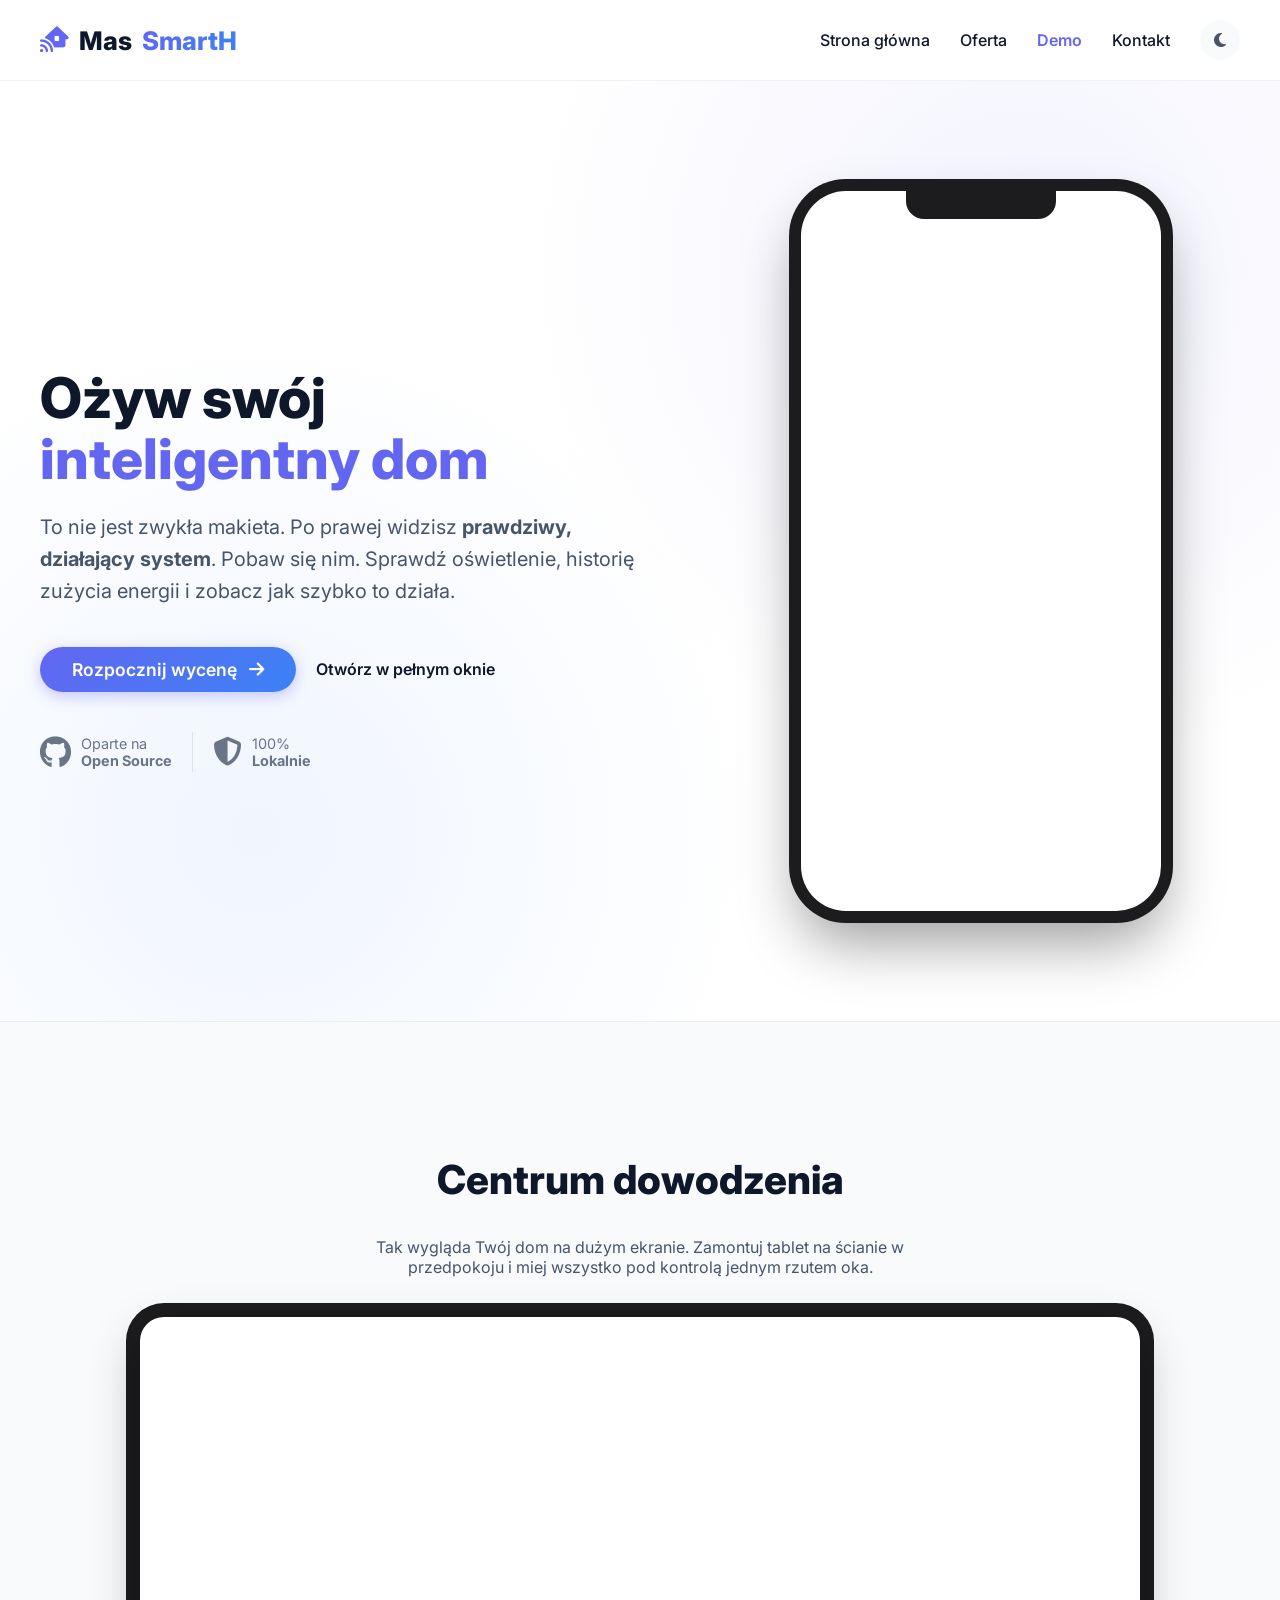
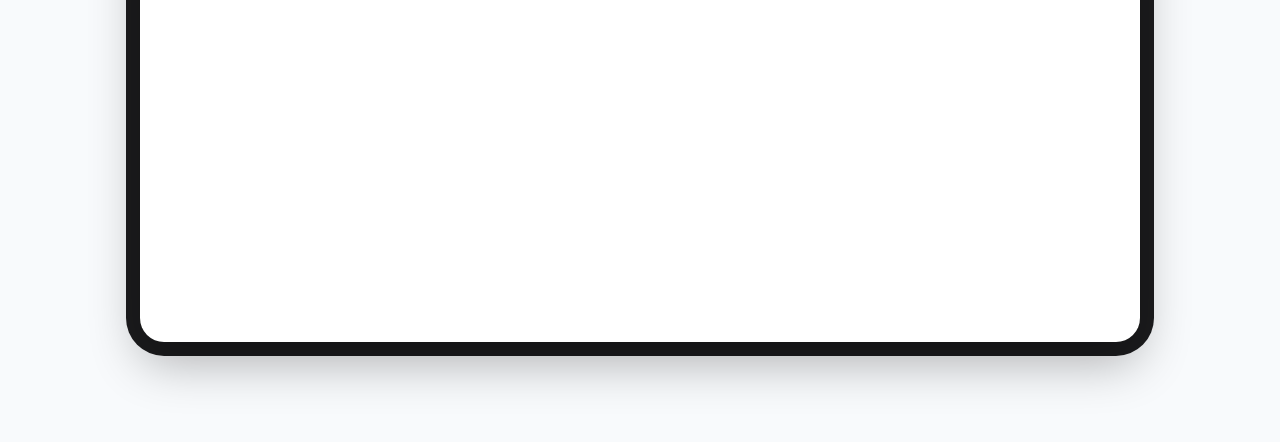
==== demo.html @ 6c4f422d "Create demo.html" ====
<!DOCTYPE html>
<html lang="pl">
<head>
    <meta charset="UTF-8">
    <meta name="viewport" content="width=device-width, initial-scale=1.0">
    <title>Demo Systemu | MasSmartH</title>
    <link href="https://fonts.googleapis.com/css2?family=Inter:wght@300;400;600;700;800&display=swap" rel="stylesheet">
    <link rel="stylesheet" href="https://cdnjs.cloudflare.com/ajax/libs/font-awesome/6.4.0/css/all.min.css">
    
    <style>
        /* --- STYLE STRONY (ZGODNE Z INDEX.HTML) --- */
        :root {
            --primary: #6366f1; 
            --secondary: #3b82f6;
            --dark: #0f172a;
            --text-gray: #475569;
            --bg-light: #ffffff;
            --bg-offset: #f8fafc;
            --card-bg: #ffffff;
            --border-color: rgba(0,0,0,0.05);
            --brand-gradient: linear-gradient(135deg, var(--primary) 0%, var(--secondary) 100%);
            --radius: 16px;
            --shadow: 0 10px 30px -5px rgba(0, 0, 0, 0.1);
            --transition: all 0.3s cubic-bezier(0.4, 0, 0.2, 1);
        }

        body.dark-mode {
            --dark: #f1f5f9; --text-gray: #94a3b8; --bg-light: #0f172a;
            --bg-offset: #1e293b; --card-bg: #1e293b; --border-color: rgba(255,255,255,0.05);
            --shadow: 0 10px 30px -5px rgba(0, 0, 0, 0.5);
        }

        body { 
            font-family: 'Inter', sans-serif; 
            background: var(--bg-light); 
            color: var(--text-gray); 
            margin: 0; 
            overflow-x: hidden; 
            transition: background 0.5s, color 0.5s; /* Płynne przejście dark mode */
        }
        
        a { text-decoration: none; color: inherit; } ul { list-style: none; padding: 0; margin: 0; }
        .container { max-width: 1200px; margin: 0 auto; padding: 0 20px; }

        /* HEADER */
        header { background: rgba(255, 255, 255, 0.8); backdrop-filter: blur(12px); border-bottom: 1px solid var(--border-color); position: sticky; top: 0; z-index: 1000; transition: background 0.5s; }
        body.dark-mode header { background: rgba(15, 23, 42, 0.8); }
        
        nav { display: flex; justify-content: space-between; align-items: center; height: 80px; }
        .logo { font-size: 1.6rem; font-weight: 800; color: var(--dark); display: flex; gap: 10px; align-items: center; }
        .logo span { background: var(--brand-gradient); -webkit-background-clip: text; -webkit-text-fill-color: transparent; }
        
        .nav-links { display: flex; gap: 30px; align-items: center; }
        .nav-links a { font-weight: 500; color: var(--dark); transition: var(--transition); }
        .nav-links a:hover, .nav-links a.active { color: var(--primary); font-weight: 600; }
        
        .theme-toggle { cursor: pointer; width: 40px; height: 40px; border-radius: 50%; display: flex; align-items: center; justify-content: center; background: var(--bg-offset); transition: var(--transition); }
        .menu-toggle { display: none; font-size: 1.5rem; color: var(--dark); cursor: pointer; }

        /* --- HERO (TELEFON) --- */
        .hero {
            padding: 60px 0;
            display: flex;
            align-items: center;
            min-height: calc(100vh - 80px);
            background: radial-gradient(circle at 80% 20%, rgba(99, 102, 241, 0.08) 0%, transparent 40%), radial-gradient(circle at 20% 80%, rgba(59, 130, 246, 0.08) 0%, transparent 40%);
        }

        .hero-grid {
            display: grid;
            grid-template-columns: 1.2fr 1fr;
            gap: 60px;
            align-items: center;
        }

        .hero-welcome h1 { font-size: 3.5rem; line-height: 1.1; font-weight: 800; color: var(--dark); margin-bottom: 20px; }
        .hero-welcome .line2 { color: var(--primary); }
        .lead { font-size: 1.25rem; line-height: 1.6; margin-bottom: 40px; color: var(--text-gray); }

        .hero-buttons { display: flex; gap: 20px; align-items: center; flex-wrap: wrap; }
        
        /* Styl przycisku zgodny z index.html */
        .btn-primary { 
            background: var(--brand-gradient); 
            color: white; 
            padding: 12px 32px; 
            border-radius: 50px; 
            font-weight: 600; 
            font-size: 1.1rem; 
            transition: var(--transition); 
            box-shadow: 0 4px 15px rgba(99, 102, 241, 0.35); 
            border: none;
            cursor: pointer;
        }
        .btn-primary:hover { 
            transform: translateY(-3px); 
            box-shadow: 0 8px 25px rgba(99, 102, 241, 0.5); 
        }
        
        .secondary-link { font-weight: 600; color: var(--dark); border-bottom: 2px solid transparent; transition: 0.3s; }
        .secondary-link:hover { border-color: var(--primary); color: var(--primary); }

        /* --- RAMKA TELEFONU --- */
        .hero-demo { position: relative; display: flex; justify-content: center; }
        .demo-frame-wrapper {
            width: 360px; height: 720px;
            background: #1c1c1e; border-radius: 45px;
            box-shadow: 0 0 0 12px #1c1c1e, 0 30px 60px rgba(0,0,0,0.4), inset 0 0 20px rgba(255,255,255,0.1);
            position: relative; overflow: hidden;
        }
        .demo-frame-wrapper::before { content: ''; position: absolute; top: 0; left: 50%; transform: translateX(-50%); width: 150px; height: 28px; background: #1c1c1e; border-bottom-left-radius: 18px; border-bottom-right-radius: 18px; z-index: 20; }
        .demo-frame-wrapper::after { content: ''; position: absolute; bottom: 8px; left: 50%; transform: translateX(-50%); width: 120px; height: 5px; background: rgba(255,255,255,0.2); border-radius: 10px; z-index: 20; pointer-events: none; }

        /* Iframe Styles */
        iframe { width: 100%; height: 100%; border: none; background-color: #fff; -webkit-overflow-scrolling: touch; }
        #HAdemo { border-radius: 35px; } /* Zaokrąglenia tylko dla telefonu */
        
        /* Loader */
        .loading-placeholder { position: absolute; top: 0; left: 0; width: 100%; height: 100%; background: var(--bg-light); display: flex; flex-direction: column; align-items: center; justify-content: center; z-index: 5; transition: opacity 0.5s; pointer-events: none; }
        .spinner { width: 40px; height: 40px; border: 4px solid rgba(0,0,0,0.1); border-top-color: var(--primary); border-radius: 50%; animation: spin 1s linear infinite; }
        @keyframes spin { to { transform: rotate(360deg); } }

        /* --- PANEL NAŚCIENNY (TABLET) --- */
        .wall-panel-section {
            padding: 100px 0;
            background: var(--bg-offset); /* Zmienione na zmienną */
            border-top: 1px solid var(--border-color);
            text-align: center;
            transition: background 0.5s;
        }
        
        .wall-panel-container {
            max-width: 1000px;
            margin: 40px auto 0;
        }

        .wall-tablet {
            width: 100%;
            aspect-ratio: 16/10; /* Proporcje tabletu */
            background: #111;
            border-radius: 24px;
            box-shadow: 
                0 20px 50px rgba(0,0,0,0.3), /* Cień rzucany na ścianę */
                0 0 0 14px #1c1c1e, /* Ramka */
                inset 0 0 20px rgba(0,0,0,0.5); /* Cień wewnętrzny ekranu */
            position: relative;
            overflow: hidden;
        }

        @media (max-width: 900px) {
            .hero-grid { grid-template-columns: 1fr; text-align: center; gap: 40px; }
            .hero-buttons { justify-content: center; }
            .demo-frame-wrapper { margin: 0 auto; width: 320px; height: 640px; }
            .wall-tablet { aspect-ratio: 16/9; } /* Na mobilce trochę węższy */
        }
    </style>
</head>
<body>

    <!-- NAGŁÓWEK -->
    <header>
        <div class="container">
            <nav>
                <a href="index.html" class="logo"><i class="fa-solid fa-house-signal" style="color: var(--primary);"></i>Mas<span>SmartH</span></a>
                <ul class="nav-links">
                    <li><a href="index.html">Strona główna</a></li>
                    <li><a href="oferta.html">Oferta</a></li>
                    <li><a href="demo.html" class="active">Demo</a></li>
                    <li><a href="index.html#kontakt">Kontakt</a></li>
                    <div class="theme-toggle" onclick="toggleTheme()"><i class="fa-solid fa-moon"></i></div>
                </ul>
                <div class="menu-toggle"><i class="fa-solid fa-bars"></i></div>
            </nav>
        </div>
    </header>

    <!-- GŁÓWNA SEKCJA (HERO Z IFRAME TELEFONU) -->
    <div class="hero">
        <div class="container">
            <div class="hero-grid">
                
                <!-- LEWA STRONA: TEKST -->
                <div class="hero-welcome">
                    <h1>Ożyw swój<br><span class="line2">inteligentny dom</span></h1>
                    <p class="lead">
                        To nie jest zwykła makieta. Po prawej widzisz <strong>prawdziwy, działający system</strong>.
                        Pobaw się nim. Sprawdź oświetlenie, historię zużycia energii i zobacz jak szybko to działa.
                    </p>
                    
                    <div class="hero-buttons">
                        <a href="konfigurator.html" class="btn-primary">
                            Rozpocznij wycenę <i class="fa-solid fa-arrow-right" style="margin-left:8px;"></i>
                        </a>
                        <div>
                            <a href="https://demo.home-assistant.io" target="_blank" class="secondary-link">Otwórz w pełnym oknie</a>
                        </div>
                    </div>

                    <div style="margin-top: 40px; display: flex; gap: 20px; align-items: center; opacity: 0.8;">
                        <div style="display:flex; align-items:center; gap:10px;">
                            <i class="fa-brands fa-github" style="font-size:2rem;"></i>
                            <span style="font-size:0.9rem;">Oparte na<br><strong>Open Source</strong></span>
                        </div>
                        <div style="width: 1px; height: 40px; background: #ddd;"></div>
                        <div style="display:flex; align-items:center; gap:10px;">
                            <i class="fa-solid fa-shield-halved" style="font-size:1.8rem;"></i>
                            <span style="font-size:0.9rem;">100%<br><strong>Lokalnie</strong></span>
                        </div>
                    </div>
                </div>

                <!-- PRAWA STRONA: TELEFON Z IFRAME -->
                <div class="hero-demo">
                    <div class="demo-frame-wrapper" id="phoneFrame">
                        <!-- Placeholder -->
                        <div class="loading-placeholder" id="phoneLoader">
                            <div class="spinner"></div>
                            <p style="margin-top:15px; font-weight:600; color: var(--text-gray);">Ładowanie systemu...</p>
                        </div>
                        <!-- IFRAME TELEFONU -->
                        <iframe id="HAdemoPhone" 
                                title="Home Assistant Phone Demo" 
                                src="https://demo.home-assistant.io/?frontpage"
                                allow="fullscreen"
                                loading="lazy">
                        </iframe>
                    </div>
                </div>

            </div>
        </div>
    </div>

    <!-- SEKCJA PANELU NAŚCIENNEGO (TABLET Z IFRAME) -->
    <section class="wall-panel-section">
        <div class="container">
            <div class="section-title" style="margin-bottom: 20px; text-align: center;">
                <h2 style="font-size: 2.5rem; color: var(--dark); font-weight: 800;">Centrum dowodzenia</h2>
                <p style="color: var(--text-gray); max-width: 600px; margin: 0 auto 40px;">
                    Tak wygląda Twój dom na dużym ekranie. Zamontuj tablet na ścianie w przedpokoju i miej wszystko pod kontrolą jednym rzutem oka.
                </p>
            </div>

            <div class="wall-panel-container">
                <div class="wall-tablet">
                    <!-- Placeholder -->
                    <div class="loading-placeholder" id="tabletLoader">
                        <div class="spinner"></div>
                        <p style="margin-top:15px; font-weight:600; color: var(--text-gray);">Ładowanie panelu...</p>
                    </div>
                    <!-- IFRAME TABLETU -->
                    <iframe id="HAdemoTablet"
                            title="Home Assistant Tablet Demo"
                            src="https://demo.home-assistant.io/"
                            allow="fullscreen"
                            loading="lazy">
                    </iframe>
                </div>
            </div>
        </div>
    </section>

    <script>
        // DARK MODE
        function toggleTheme() {
            document.body.classList.toggle('dark-mode');
            const icon = document.querySelector('.theme-toggle i');
            if(document.body.classList.contains('dark-mode')) {
                icon.classList.replace('fa-moon', 'fa-sun');
                localStorage.setItem('theme', 'dark');
            } else {
                icon.classList.replace('fa-sun', 'fa-moon');
                localStorage.setItem('theme', 'light');
            }
        }
        if(localStorage.getItem('theme')==='dark') toggleTheme();

        // MENU MOBILNE
        document.querySelector('.menu-toggle').onclick = () => {
            const nav = document.querySelector('.nav-links');
            nav.style.display = nav.style.display === 'flex' ? 'none' : 'flex';
        };

        // FUNKCJA DO UKRYWANIA LOADERÓW
        function handleIframeLoad(iframeId, loaderId) {
            const iframe = document.getElementById(iframeId);
            const loader = document.getElementById(loaderId);
            
            if(iframe && loader) {
                iframe.onload = function() {
                    loader.style.opacity = '0';
                    setTimeout(() => {
                        loader.style.display = 'none';
                    }, 500);
                };
            }
        }

        // Zainicjuj loadery dla obu ramek
        handleIframeLoad('HAdemoPhone', 'phoneLoader');
        handleIframeLoad('HAdemoTablet', 'tabletLoader');
    </script>
</body>
</html>
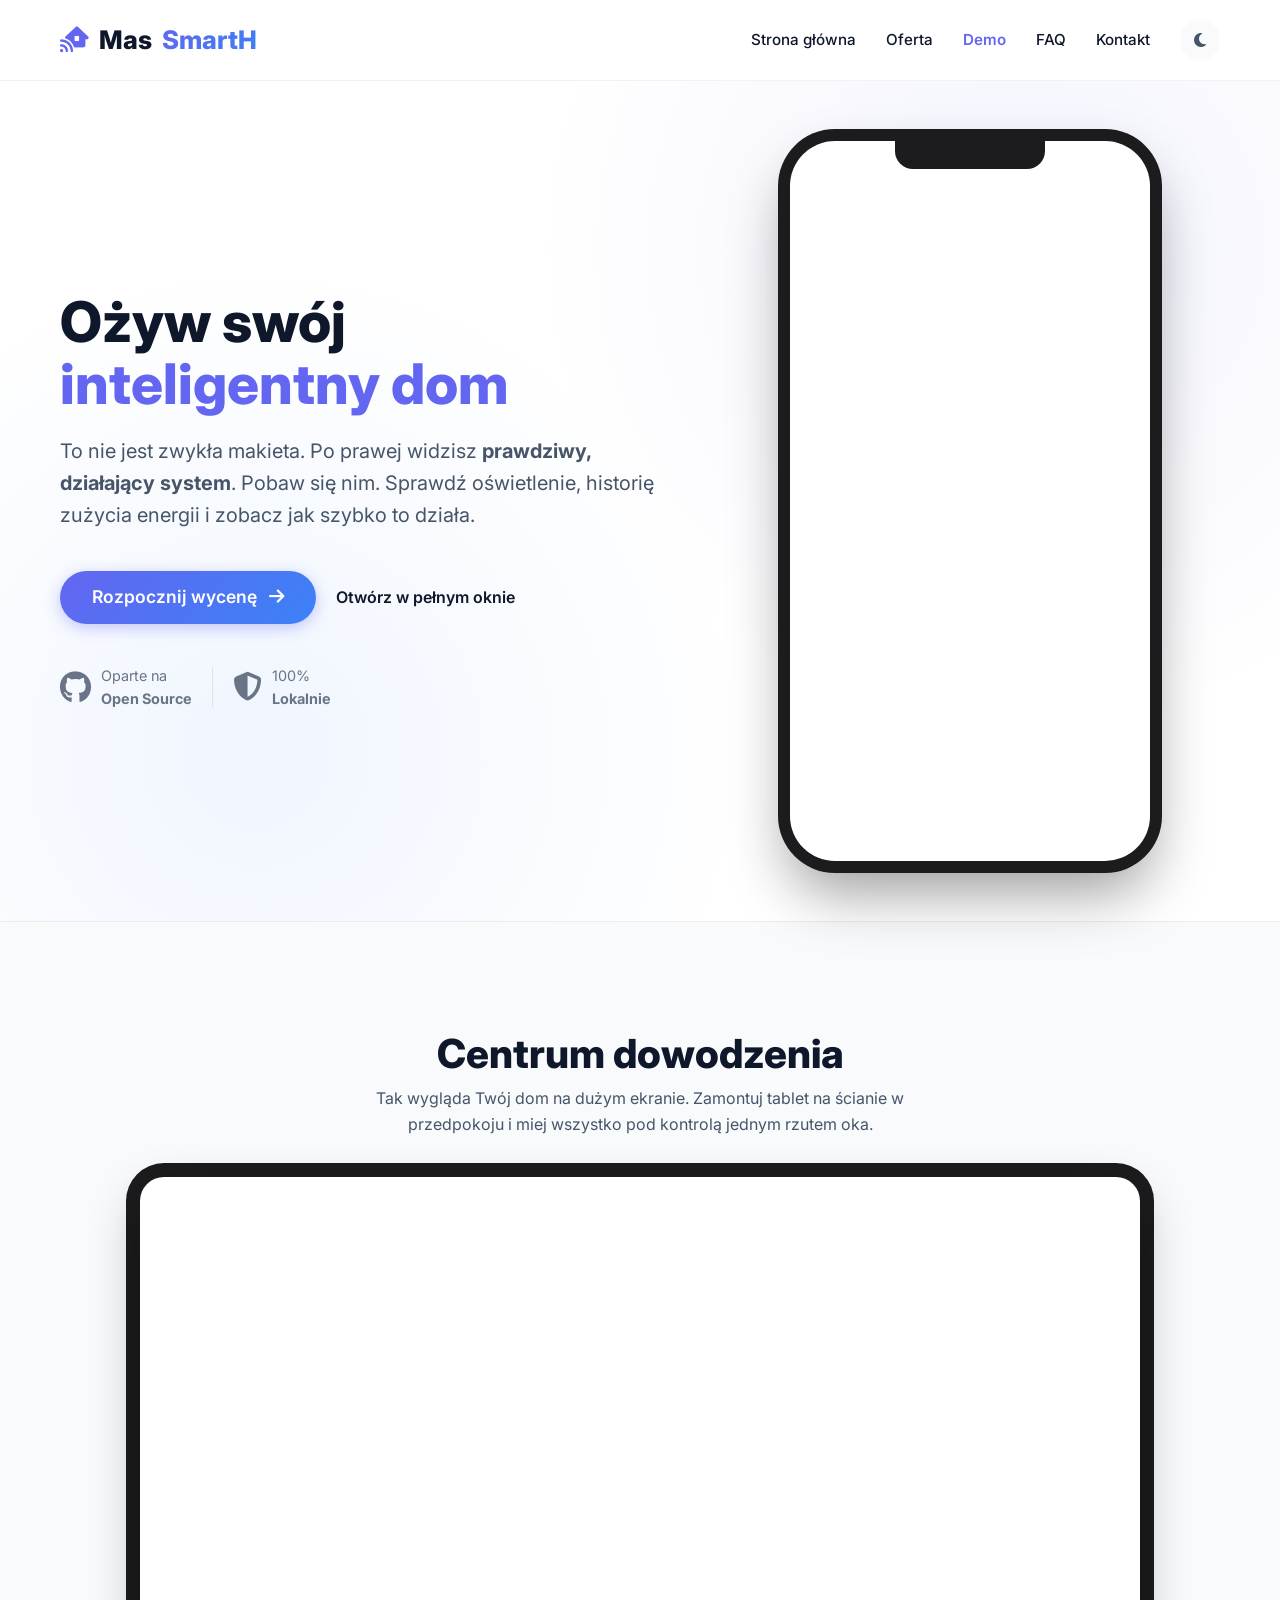
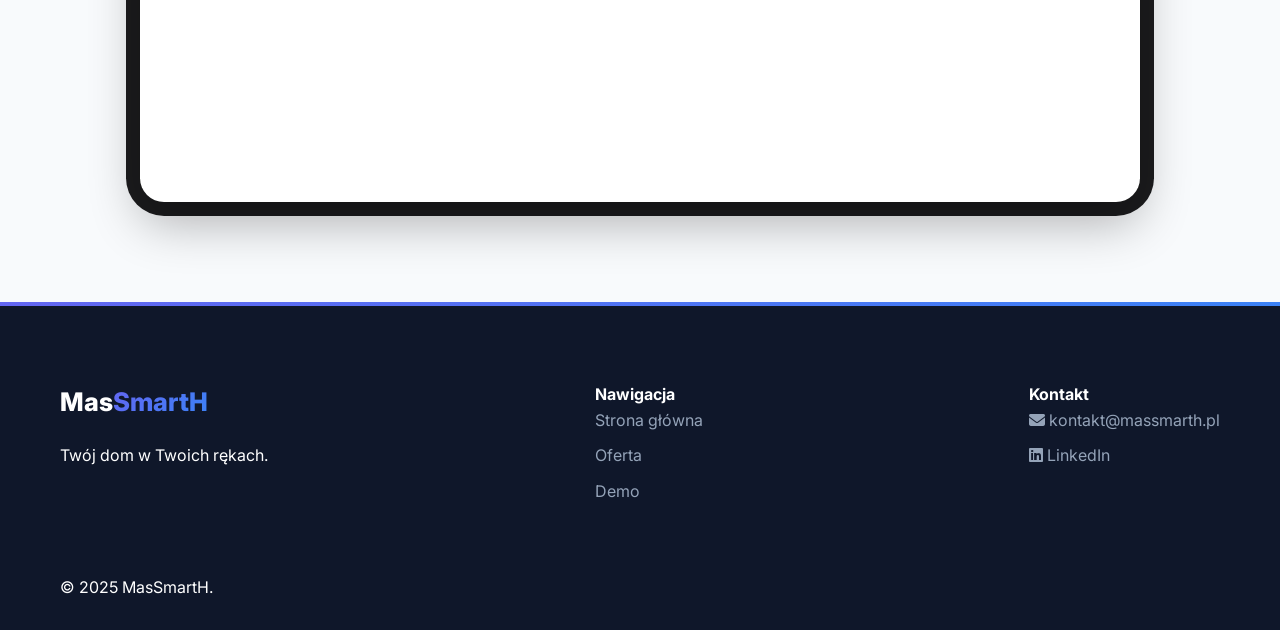
==== commit 447539a7: "fixed demo.html" ====
--- a/demo.html
+++ b/demo.html
@@ -8,7 +8,7 @@
     <link rel="stylesheet" href="https://cdnjs.cloudflare.com/ajax/libs/font-awesome/6.4.0/css/all.min.css">
     
     <style>
-        /* --- STYLE STRONY (ZGODNE Z INDEX.HTML) --- */
+        /* --- STYLE ZGODNE Z INDEX.HTML (FIOLETOWY MOTYW) --- */
         :root {
             --primary: #6366f1; 
             --secondary: #3b82f6;
@@ -19,6 +19,7 @@
             --card-bg: #ffffff;
             --border-color: rgba(0,0,0,0.05);
             --brand-gradient: linear-gradient(135deg, var(--primary) 0%, var(--secondary) 100%);
+            
             --radius: 16px;
             --shadow: 0 10px 30px -5px rgba(0, 0, 0, 0.1);
             --transition: all 0.3s cubic-bezier(0.4, 0, 0.2, 1);
@@ -30,16 +31,20 @@
             --shadow: 0 10px 30px -5px rgba(0, 0, 0, 0.5);
         }
 
+        /* --- KLUCZOWY RESET (DODANY DLA SPÓJNOŚCI Z INDEX.HTML) --- */
+        * { margin: 0; padding: 0; box-sizing: border-box; }
+        html { scroll-behavior: smooth; scroll-padding-top: 80px; }
+
         body { 
             font-family: 'Inter', sans-serif; 
             background: var(--bg-light); 
             color: var(--text-gray); 
-            margin: 0; 
+            line-height: 1.6;
             overflow-x: hidden; 
-            transition: background 0.5s, color 0.5s; /* Płynne przejście dark mode */
-        }
-        
-        a { text-decoration: none; color: inherit; } ul { list-style: none; padding: 0; margin: 0; }
+            transition: background 0.5s, color 0.5s; 
+        }
+        
+        a { text-decoration: none; color: inherit; } ul { list-style: none; }
         .container { max-width: 1200px; margin: 0 auto; padding: 0 20px; }
 
         /* HEADER */
@@ -51,7 +56,7 @@
         .logo span { background: var(--brand-gradient); -webkit-background-clip: text; -webkit-text-fill-color: transparent; }
         
         .nav-links { display: flex; gap: 30px; align-items: center; }
-        .nav-links a { font-weight: 500; color: var(--dark); transition: var(--transition); }
+        .nav-links a { font-weight: 500; color: var(--dark); transition: var(--transition); font-size: 0.95rem; }
         .nav-links a:hover, .nav-links a.active { color: var(--primary); font-weight: 600; }
         
         .theme-toggle { cursor: pointer; width: 40px; height: 40px; border-radius: 50%; display: flex; align-items: center; justify-content: center; background: var(--bg-offset); transition: var(--transition); }
@@ -79,7 +84,7 @@
 
         .hero-buttons { display: flex; gap: 20px; align-items: center; flex-wrap: wrap; }
         
-        /* Styl przycisku zgodny z index.html */
+        /* Styl przycisku zgodny z resztą strony */
         .btn-primary { 
             background: var(--brand-gradient); 
             color: white; 
@@ -92,10 +97,7 @@
             border: none;
             cursor: pointer;
         }
-        .btn-primary:hover { 
-            transform: translateY(-3px); 
-            box-shadow: 0 8px 25px rgba(99, 102, 241, 0.5); 
-        }
+        .btn-primary:hover { transform: translateY(-3px); box-shadow: 0 8px 25px rgba(99, 102, 241, 0.5); }
         
         .secondary-link { font-weight: 600; color: var(--dark); border-bottom: 2px solid transparent; transition: 0.3s; }
         .secondary-link:hover { border-color: var(--primary); color: var(--primary); }
@@ -113,7 +115,7 @@
 
         /* Iframe Styles */
         iframe { width: 100%; height: 100%; border: none; background-color: #fff; -webkit-overflow-scrolling: touch; }
-        #HAdemo { border-radius: 35px; } /* Zaokrąglenia tylko dla telefonu */
+        #HAdemoPhone { border-radius: 35px; } 
         
         /* Loader */
         .loading-placeholder { position: absolute; top: 0; left: 0; width: 100%; height: 100%; background: var(--bg-light); display: flex; flex-direction: column; align-items: center; justify-content: center; z-index: 5; transition: opacity 0.5s; pointer-events: none; }
@@ -123,35 +125,42 @@
         /* --- PANEL NAŚCIENNY (TABLET) --- */
         .wall-panel-section {
             padding: 100px 0;
-            background: var(--bg-offset); /* Zmienione na zmienną */
+            background: var(--bg-offset);
             border-top: 1px solid var(--border-color);
             text-align: center;
             transition: background 0.5s;
         }
         
-        .wall-panel-container {
-            max-width: 1000px;
-            margin: 40px auto 0;
-        }
+        .wall-panel-container { max-width: 1000px; margin: 40px auto 0; }
 
         .wall-tablet {
             width: 100%;
             aspect-ratio: 16/10; /* Proporcje tabletu */
             background: #111;
             border-radius: 24px;
-            box-shadow: 
-                0 20px 50px rgba(0,0,0,0.3), /* Cień rzucany na ścianę */
-                0 0 0 14px #1c1c1e, /* Ramka */
-                inset 0 0 20px rgba(0,0,0,0.5); /* Cień wewnętrzny ekranu */
+            box-shadow: 0 20px 50px rgba(0,0,0,0.3), 0 0 0 14px #1c1c1e, inset 0 0 20px rgba(0,0,0,0.5);
             position: relative;
             overflow: hidden;
         }
+
+        /* --- STOPKA --- */
+        footer { background: #0f172a; color: white; padding: 80px 0 30px; position: relative; }
+        footer::before { content: ''; position: absolute; top: 0; left: 0; width: 100%; height: 4px; background: var(--brand-gradient); }
+        .footer-content { display: flex; justify-content: space-between; flex-wrap: wrap; gap: 40px; margin-bottom: 60px; }
+        .footer-column ul li { margin-bottom: 10px; color: #94a3b8; }
+        .footer-column ul li a:hover { color: white; }
 
         @media (max-width: 900px) {
             .hero-grid { grid-template-columns: 1fr; text-align: center; gap: 40px; }
             .hero-buttons { justify-content: center; }
             .demo-frame-wrapper { margin: 0 auto; width: 320px; height: 640px; }
-            .wall-tablet { aspect-ratio: 16/9; } /* Na mobilce trochę węższy */
+            .wall-tablet { aspect-ratio: 16/9; }
+        }
+        
+        @media (max-width: 768px) {
+            .nav-links { display: none; position: absolute; top: 80px; left: 0; width: 100%; background: var(--card-bg); flex-direction: column; padding: 30px; border-bottom: 1px solid var(--border-color); }
+            .nav-links.active { display: flex; }
+            .menu-toggle { display: block; }
         }
     </style>
 </head>
@@ -166,6 +175,7 @@
                     <li><a href="index.html">Strona główna</a></li>
                     <li><a href="oferta.html">Oferta</a></li>
                     <li><a href="demo.html" class="active">Demo</a></li>
+                    <li><a href="index.html#faq">FAQ</a></li>
                     <li><a href="index.html#kontakt">Kontakt</a></li>
                     <div class="theme-toggle" onclick="toggleTheme()"><i class="fa-solid fa-moon"></i></div>
                 </ul>
@@ -188,7 +198,7 @@
                     </p>
                     
                     <div class="hero-buttons">
-                        <a href="konfigurator.html" class="btn-primary">
+                        <a href="oferta.html" class="btn-primary">
                             Rozpocznij wycenę <i class="fa-solid fa-arrow-right" style="margin-left:8px;"></i>
                         </a>
                         <div>
@@ -260,6 +270,34 @@
         </div>
     </section>
 
+    <!-- STOPKA -->
+    <footer id="kontakt">
+        <div class="container">
+            <div class="footer-content">
+                <div class="footer-column">
+                    <a href="index.html" class="logo" style="color:white; display:block; margin-bottom: 20px;">Mas<span>SmartH</span></a>
+                    <p>Twój dom w Twoich rękach.</p>
+                </div>
+                <div class="footer-column">
+                    <h4>Nawigacja</h4>
+                    <ul>
+                        <li><a href="index.html">Strona główna</a></li>
+                        <li><a href="oferta.html">Oferta</a></li>
+                        <li><a href="demo.html">Demo</a></li>
+                    </ul>
+                </div>
+                <div class="footer-column">
+                    <h4>Kontakt</h4>
+                    <ul>
+                        <li><i class="fa-solid fa-envelope"></i> kontakt@massmarth.pl</li>
+                        <li><i class="fa-brands fa-linkedin"></i> LinkedIn</li>
+                    </ul>
+                </div>
+            </div>
+            <div class="copyright">&copy; 2025 MasSmartH.</div>
+        </div>
+    </footer>
+
     <script>
         // DARK MODE
         function toggleTheme() {
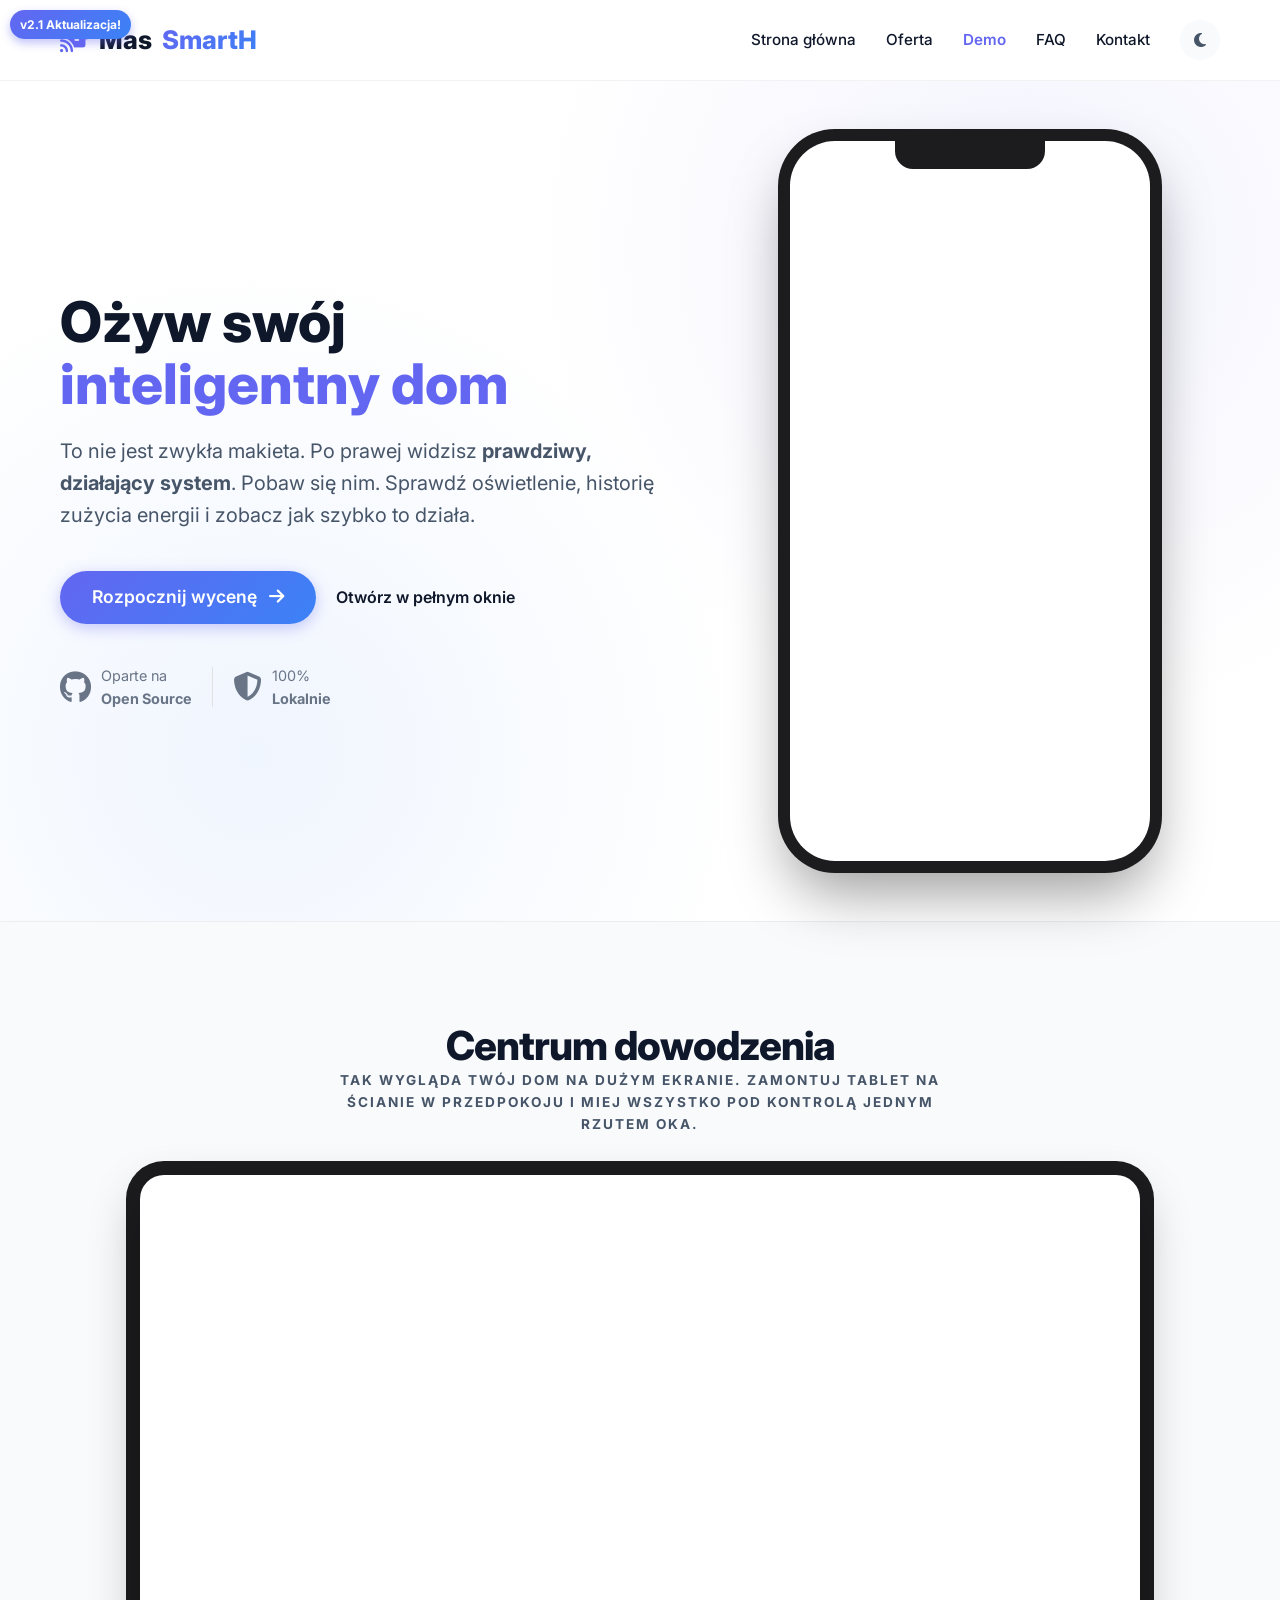
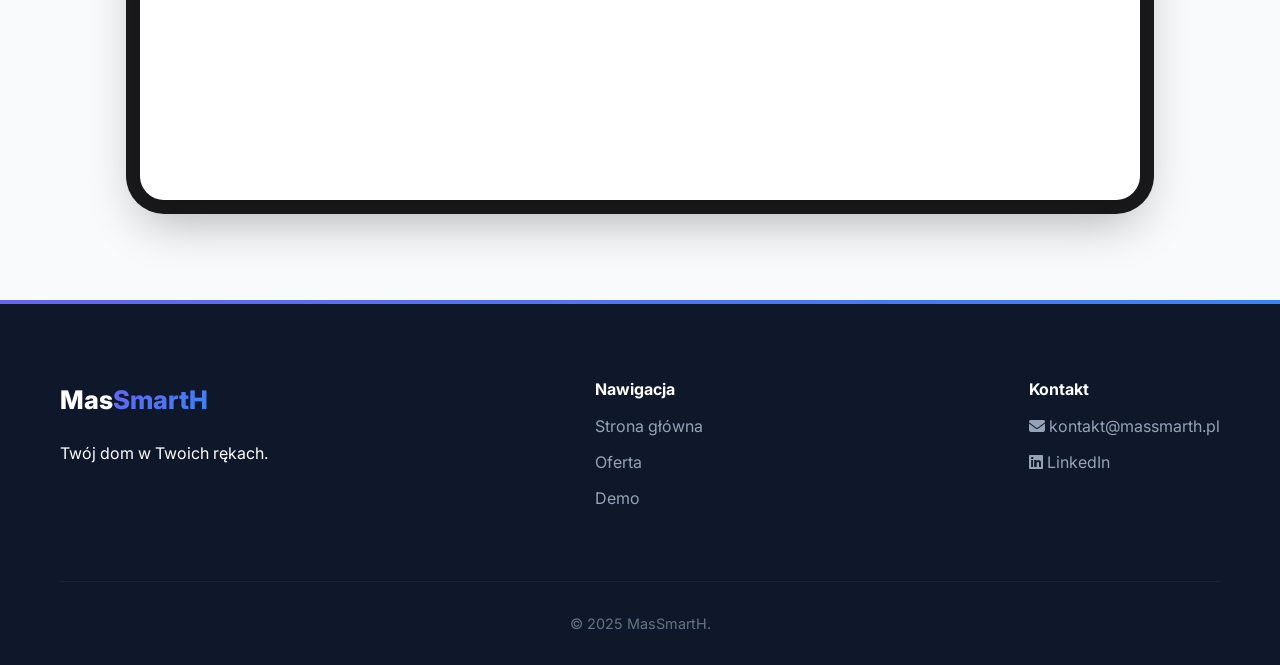
==== commit cf72bdab: "Zmiana po teście na antigravity Podstawowe style rozdzielony css osobne podstrony" ====
--- a/demo.html
+++ b/demo.html
@@ -1,342 +1,224 @@
-<!DOCTYPE html>
-<html lang="pl">
-<head>
-    <meta charset="UTF-8">
-    <meta name="viewport" content="width=device-width, initial-scale=1.0">
-    <title>Demo Systemu | MasSmartH</title>
-    <link href="https://fonts.googleapis.com/css2?family=Inter:wght@300;400;600;700;800&display=swap" rel="stylesheet">
-    <link rel="stylesheet" href="https://cdnjs.cloudflare.com/ajax/libs/font-awesome/6.4.0/css/all.min.css">
-    
-    <style>
-        /* --- STYLE ZGODNE Z INDEX.HTML (FIOLETOWY MOTYW) --- */
-        :root {
-            --primary: #6366f1; 
-            --secondary: #3b82f6;
-            --dark: #0f172a;
-            --text-gray: #475569;
-            --bg-light: #ffffff;
-            --bg-offset: #f8fafc;
-            --card-bg: #ffffff;
-            --border-color: rgba(0,0,0,0.05);
-            --brand-gradient: linear-gradient(135deg, var(--primary) 0%, var(--secondary) 100%);
-            
-            --radius: 16px;
-            --shadow: 0 10px 30px -5px rgba(0, 0, 0, 0.1);
-            --transition: all 0.3s cubic-bezier(0.4, 0, 0.2, 1);
-        }
-
-        body.dark-mode {
-            --dark: #f1f5f9; --text-gray: #94a3b8; --bg-light: #0f172a;
-            --bg-offset: #1e293b; --card-bg: #1e293b; --border-color: rgba(255,255,255,0.05);
-            --shadow: 0 10px 30px -5px rgba(0, 0, 0, 0.5);
-        }
-
-        /* --- KLUCZOWY RESET (DODANY DLA SPÓJNOŚCI Z INDEX.HTML) --- */
-        * { margin: 0; padding: 0; box-sizing: border-box; }
-        html { scroll-behavior: smooth; scroll-padding-top: 80px; }
-
-        body { 
-            font-family: 'Inter', sans-serif; 
-            background: var(--bg-light); 
-            color: var(--text-gray); 
-            line-height: 1.6;
-            overflow-x: hidden; 
-            transition: background 0.5s, color 0.5s; 
-        }
-        
-        a { text-decoration: none; color: inherit; } ul { list-style: none; }
-        .container { max-width: 1200px; margin: 0 auto; padding: 0 20px; }
-
-        /* HEADER */
-        header { background: rgba(255, 255, 255, 0.8); backdrop-filter: blur(12px); border-bottom: 1px solid var(--border-color); position: sticky; top: 0; z-index: 1000; transition: background 0.5s; }
-        body.dark-mode header { background: rgba(15, 23, 42, 0.8); }
-        
-        nav { display: flex; justify-content: space-between; align-items: center; height: 80px; }
-        .logo { font-size: 1.6rem; font-weight: 800; color: var(--dark); display: flex; gap: 10px; align-items: center; }
-        .logo span { background: var(--brand-gradient); -webkit-background-clip: text; -webkit-text-fill-color: transparent; }
-        
-        .nav-links { display: flex; gap: 30px; align-items: center; }
-        .nav-links a { font-weight: 500; color: var(--dark); transition: var(--transition); font-size: 0.95rem; }
-        .nav-links a:hover, .nav-links a.active { color: var(--primary); font-weight: 600; }
-        
-        .theme-toggle { cursor: pointer; width: 40px; height: 40px; border-radius: 50%; display: flex; align-items: center; justify-content: center; background: var(--bg-offset); transition: var(--transition); }
-        .menu-toggle { display: none; font-size: 1.5rem; color: var(--dark); cursor: pointer; }
-
-        /* --- HERO (TELEFON) --- */
-        .hero {
-            padding: 60px 0;
-            display: flex;
-            align-items: center;
-            min-height: calc(100vh - 80px);
-            background: radial-gradient(circle at 80% 20%, rgba(99, 102, 241, 0.08) 0%, transparent 40%), radial-gradient(circle at 20% 80%, rgba(59, 130, 246, 0.08) 0%, transparent 40%);
-        }
-
-        .hero-grid {
-            display: grid;
-            grid-template-columns: 1.2fr 1fr;
-            gap: 60px;
-            align-items: center;
-        }
-
-        .hero-welcome h1 { font-size: 3.5rem; line-height: 1.1; font-weight: 800; color: var(--dark); margin-bottom: 20px; }
-        .hero-welcome .line2 { color: var(--primary); }
-        .lead { font-size: 1.25rem; line-height: 1.6; margin-bottom: 40px; color: var(--text-gray); }
-
-        .hero-buttons { display: flex; gap: 20px; align-items: center; flex-wrap: wrap; }
-        
-        /* Styl przycisku zgodny z resztą strony */
-        .btn-primary { 
-            background: var(--brand-gradient); 
-            color: white; 
-            padding: 12px 32px; 
-            border-radius: 50px; 
-            font-weight: 600; 
-            font-size: 1.1rem; 
-            transition: var(--transition); 
-            box-shadow: 0 4px 15px rgba(99, 102, 241, 0.35); 
-            border: none;
-            cursor: pointer;
-        }
-        .btn-primary:hover { transform: translateY(-3px); box-shadow: 0 8px 25px rgba(99, 102, 241, 0.5); }
-        
-        .secondary-link { font-weight: 600; color: var(--dark); border-bottom: 2px solid transparent; transition: 0.3s; }
-        .secondary-link:hover { border-color: var(--primary); color: var(--primary); }
-
-        /* --- RAMKA TELEFONU --- */
-        .hero-demo { position: relative; display: flex; justify-content: center; }
-        .demo-frame-wrapper {
-            width: 360px; height: 720px;
-            background: #1c1c1e; border-radius: 45px;
-            box-shadow: 0 0 0 12px #1c1c1e, 0 30px 60px rgba(0,0,0,0.4), inset 0 0 20px rgba(255,255,255,0.1);
-            position: relative; overflow: hidden;
-        }
-        .demo-frame-wrapper::before { content: ''; position: absolute; top: 0; left: 50%; transform: translateX(-50%); width: 150px; height: 28px; background: #1c1c1e; border-bottom-left-radius: 18px; border-bottom-right-radius: 18px; z-index: 20; }
-        .demo-frame-wrapper::after { content: ''; position: absolute; bottom: 8px; left: 50%; transform: translateX(-50%); width: 120px; height: 5px; background: rgba(255,255,255,0.2); border-radius: 10px; z-index: 20; pointer-events: none; }
-
-        /* Iframe Styles */
-        iframe { width: 100%; height: 100%; border: none; background-color: #fff; -webkit-overflow-scrolling: touch; }
-        #HAdemoPhone { border-radius: 35px; } 
-        
-        /* Loader */
-        .loading-placeholder { position: absolute; top: 0; left: 0; width: 100%; height: 100%; background: var(--bg-light); display: flex; flex-direction: column; align-items: center; justify-content: center; z-index: 5; transition: opacity 0.5s; pointer-events: none; }
-        .spinner { width: 40px; height: 40px; border: 4px solid rgba(0,0,0,0.1); border-top-color: var(--primary); border-radius: 50%; animation: spin 1s linear infinite; }
-        @keyframes spin { to { transform: rotate(360deg); } }
-
-        /* --- PANEL NAŚCIENNY (TABLET) --- */
-        .wall-panel-section {
-            padding: 100px 0;
-            background: var(--bg-offset);
-            border-top: 1px solid var(--border-color);
-            text-align: center;
-            transition: background 0.5s;
-        }
-        
-        .wall-panel-container { max-width: 1000px; margin: 40px auto 0; }
-
-        .wall-tablet {
-            width: 100%;
-            aspect-ratio: 16/10; /* Proporcje tabletu */
-            background: #111;
-            border-radius: 24px;
-            box-shadow: 0 20px 50px rgba(0,0,0,0.3), 0 0 0 14px #1c1c1e, inset 0 0 20px rgba(0,0,0,0.5);
-            position: relative;
-            overflow: hidden;
-        }
-
-        /* --- STOPKA --- */
-        footer { background: #0f172a; color: white; padding: 80px 0 30px; position: relative; }
-        footer::before { content: ''; position: absolute; top: 0; left: 0; width: 100%; height: 4px; background: var(--brand-gradient); }
-        .footer-content { display: flex; justify-content: space-between; flex-wrap: wrap; gap: 40px; margin-bottom: 60px; }
-        .footer-column ul li { margin-bottom: 10px; color: #94a3b8; }
-        .footer-column ul li a:hover { color: white; }
-
-        @media (max-width: 900px) {
-            .hero-grid { grid-template-columns: 1fr; text-align: center; gap: 40px; }
-            .hero-buttons { justify-content: center; }
-            .demo-frame-wrapper { margin: 0 auto; width: 320px; height: 640px; }
-            .wall-tablet { aspect-ratio: 16/9; }
-        }
-        
-        @media (max-width: 768px) {
-            .nav-links { display: none; position: absolute; top: 80px; left: 0; width: 100%; background: var(--card-bg); flex-direction: column; padding: 30px; border-bottom: 1px solid var(--border-color); }
-            .nav-links.active { display: flex; }
-            .menu-toggle { display: block; }
-        }
-    </style>
-</head>
-<body>
-
-    <!-- NAGŁÓWEK -->
-    <header>
-        <div class="container">
-            <nav>
-                <a href="index.html" class="logo"><i class="fa-solid fa-house-signal" style="color: var(--primary);"></i>Mas<span>SmartH</span></a>
-                <ul class="nav-links">
-                    <li><a href="index.html">Strona główna</a></li>
-                    <li><a href="oferta.html">Oferta</a></li>
-                    <li><a href="demo.html" class="active">Demo</a></li>
-                    <li><a href="index.html#faq">FAQ</a></li>
-                    <li><a href="index.html#kontakt">Kontakt</a></li>
-                    <div class="theme-toggle" onclick="toggleTheme()"><i class="fa-solid fa-moon"></i></div>
-                </ul>
-                <div class="menu-toggle"><i class="fa-solid fa-bars"></i></div>
-            </nav>
-        </div>
-    </header>
-
-    <!-- GŁÓWNA SEKCJA (HERO Z IFRAME TELEFONU) -->
-    <div class="hero">
-        <div class="container">
-            <div class="hero-grid">
-                
-                <!-- LEWA STRONA: TEKST -->
-                <div class="hero-welcome">
-                    <h1>Ożyw swój<br><span class="line2">inteligentny dom</span></h1>
-                    <p class="lead">
-                        To nie jest zwykła makieta. Po prawej widzisz <strong>prawdziwy, działający system</strong>.
-                        Pobaw się nim. Sprawdź oświetlenie, historię zużycia energii i zobacz jak szybko to działa.
-                    </p>
-                    
-                    <div class="hero-buttons">
-                        <a href="oferta.html" class="btn-primary">
-                            Rozpocznij wycenę <i class="fa-solid fa-arrow-right" style="margin-left:8px;"></i>
-                        </a>
-                        <div>
-                            <a href="https://demo.home-assistant.io" target="_blank" class="secondary-link">Otwórz w pełnym oknie</a>
-                        </div>
-                    </div>
-
-                    <div style="margin-top: 40px; display: flex; gap: 20px; align-items: center; opacity: 0.8;">
-                        <div style="display:flex; align-items:center; gap:10px;">
-                            <i class="fa-brands fa-github" style="font-size:2rem;"></i>
-                            <span style="font-size:0.9rem;">Oparte na<br><strong>Open Source</strong></span>
-                        </div>
-                        <div style="width: 1px; height: 40px; background: #ddd;"></div>
-                        <div style="display:flex; align-items:center; gap:10px;">
-                            <i class="fa-solid fa-shield-halved" style="font-size:1.8rem;"></i>
-                            <span style="font-size:0.9rem;">100%<br><strong>Lokalnie</strong></span>
-                        </div>
-                    </div>
-                </div>
-
-                <!-- PRAWA STRONA: TELEFON Z IFRAME -->
-                <div class="hero-demo">
-                    <div class="demo-frame-wrapper" id="phoneFrame">
-                        <!-- Placeholder -->
-                        <div class="loading-placeholder" id="phoneLoader">
-                            <div class="spinner"></div>
-                            <p style="margin-top:15px; font-weight:600; color: var(--text-gray);">Ładowanie systemu...</p>
-                        </div>
-                        <!-- IFRAME TELEFONU -->
-                        <iframe id="HAdemoPhone" 
-                                title="Home Assistant Phone Demo" 
-                                src="https://demo.home-assistant.io/?frontpage"
-                                allow="fullscreen"
-                                loading="lazy">
-                        </iframe>
-                    </div>
-                </div>
-
-            </div>
-        </div>
-    </div>
-
-    <!-- SEKCJA PANELU NAŚCIENNEGO (TABLET Z IFRAME) -->
-    <section class="wall-panel-section">
-        <div class="container">
-            <div class="section-title" style="margin-bottom: 20px; text-align: center;">
-                <h2 style="font-size: 2.5rem; color: var(--dark); font-weight: 800;">Centrum dowodzenia</h2>
-                <p style="color: var(--text-gray); max-width: 600px; margin: 0 auto 40px;">
-                    Tak wygląda Twój dom na dużym ekranie. Zamontuj tablet na ścianie w przedpokoju i miej wszystko pod kontrolą jednym rzutem oka.
-                </p>
-            </div>
-
-            <div class="wall-panel-container">
-                <div class="wall-tablet">
-                    <!-- Placeholder -->
-                    <div class="loading-placeholder" id="tabletLoader">
-                        <div class="spinner"></div>
-                        <p style="margin-top:15px; font-weight:600; color: var(--text-gray);">Ładowanie panelu...</p>
-                    </div>
-                    <!-- IFRAME TABLETU -->
-                    <iframe id="HAdemoTablet"
-                            title="Home Assistant Tablet Demo"
-                            src="https://demo.home-assistant.io/"
-                            allow="fullscreen"
-                            loading="lazy">
-                    </iframe>
-                </div>
-            </div>
-        </div>
-    </section>
-
-    <!-- STOPKA -->
-    <footer id="kontakt">
-        <div class="container">
-            <div class="footer-content">
-                <div class="footer-column">
-                    <a href="index.html" class="logo" style="color:white; display:block; margin-bottom: 20px;">Mas<span>SmartH</span></a>
-                    <p>Twój dom w Twoich rękach.</p>
-                </div>
-                <div class="footer-column">
-                    <h4>Nawigacja</h4>
-                    <ul>
-                        <li><a href="index.html">Strona główna</a></li>
-                        <li><a href="oferta.html">Oferta</a></li>
-                        <li><a href="demo.html">Demo</a></li>
-                    </ul>
-                </div>
-                <div class="footer-column">
-                    <h4>Kontakt</h4>
-                    <ul>
-                        <li><i class="fa-solid fa-envelope"></i> kontakt@massmarth.pl</li>
-                        <li><i class="fa-brands fa-linkedin"></i> LinkedIn</li>
-                    </ul>
-                </div>
-            </div>
-            <div class="copyright">&copy; 2025 MasSmartH.</div>
-        </div>
-    </footer>
-
-    <script>
-        // DARK MODE
-        function toggleTheme() {
-            document.body.classList.toggle('dark-mode');
-            const icon = document.querySelector('.theme-toggle i');
-            if(document.body.classList.contains('dark-mode')) {
-                icon.classList.replace('fa-moon', 'fa-sun');
-                localStorage.setItem('theme', 'dark');
-            } else {
-                icon.classList.replace('fa-sun', 'fa-moon');
-                localStorage.setItem('theme', 'light');
-            }
-        }
-        if(localStorage.getItem('theme')==='dark') toggleTheme();
-
-        // MENU MOBILNE
-        document.querySelector('.menu-toggle').onclick = () => {
-            const nav = document.querySelector('.nav-links');
-            nav.style.display = nav.style.display === 'flex' ? 'none' : 'flex';
-        };
-
-        // FUNKCJA DO UKRYWANIA LOADERÓW
-        function handleIframeLoad(iframeId, loaderId) {
-            const iframe = document.getElementById(iframeId);
-            const loader = document.getElementById(loaderId);
-            
-            if(iframe && loader) {
-                iframe.onload = function() {
-                    loader.style.opacity = '0';
-                    setTimeout(() => {
-                        loader.style.display = 'none';
-                    }, 500);
-                };
-            }
-        }
-
-        // Zainicjuj loadery dla obu ramek
-        handleIframeLoad('HAdemoPhone', 'phoneLoader');
-        handleIframeLoad('HAdemoTablet', 'tabletLoader');
-    </script>
-</body>
-</html>
+<!DOCTYPE html>
+<html lang="pl">
+
+<head>
+    <meta charset="UTF-8">
+    <meta name="viewport" content="width=device-width, initial-scale=1.0">
+    <title>Demo Systemu | MasSmartH</title>
+    <link href="https://fonts.googleapis.com/css2?family=Inter:wght@300;400;600;700;800&display=swap" rel="stylesheet">
+    <link rel="stylesheet" href="https://cdnjs.cloudflare.com/ajax/libs/font-awesome/6.4.0/css/all.min.css">
+    <link rel="stylesheet" href="style.css">
+</head>
+
+<body>
+    <script>if (localStorage.getItem('theme') === 'dark') document.body.classList.add('dark-mode');</script>
+    <div
+        style="position:fixed; top:10px; left:10px; background: linear-gradient(135deg, #6366f1, #3b82f6); color:white; padding:5px 10px; border-radius:20px; z-index:9999; font-weight:bold; font-size:12px; box-shadow: 0 4px 10px rgba(99,102,241,0.4);">
+        v2.1 Aktualizacja!</div>
+
+    <!-- NAGŁÓWEK -->
+    <header>
+        <div class="container">
+            <nav>
+                <a href="index.html" class="logo"><i class="fa-solid fa-house-signal"
+                        style="color: var(--primary);"></i>Mas<span>SmartH</span></a>
+                <ul class="nav-links">
+                    <li><a href="index.html">Strona główna</a></li>
+                    <li><a href="oferta.html">Oferta</a></li>
+                    <li><a href="demo.html" class="active">Demo</a></li>
+                    <li><a href="faq.html">FAQ</a></li>
+                    <li><a href="kontakt.html">Kontakt</a></li>
+                    <div class="theme-toggle" onclick="toggleTheme()"><i class="fa-solid fa-moon"></i></div>
+                </ul>
+                <div class="menu-toggle"><i class="fa-solid fa-bars"></i></div>
+            </nav>
+        </div>
+    </header>
+
+    <!-- GŁÓWNA SEKCJA (HERO Z IFRAME TELEFONU) -->
+    <div class="demo-hero">
+        <div class="container">
+            <div class="hero-grid">
+
+                <!-- LEWA STRONA: TEKST -->
+                <div class="hero-welcome">
+                    <h1>Ożyw swój<br><span class="line2">inteligentny dom</span></h1>
+                    <p class="lead">
+                        To nie jest zwykła makieta. Po prawej widzisz <strong>prawdziwy, działający system</strong>.
+                        Pobaw się nim. Sprawdź oświetlenie, historię zużycia energii i zobacz jak szybko to działa.
+                    </p>
+
+                    <div class="hero-buttons">
+                        <a href="oferta.html" class="btn-primary">
+                            Rozpocznij wycenę <i class="fa-solid fa-arrow-right" style="margin-left:8px;"></i>
+                        </a>
+                        <div>
+                            <a href="https://demo.home-assistant.io" target="_blank" class="secondary-link">Otwórz w
+                                pełnym oknie</a>
+                        </div>
+                    </div>
+
+                    <div style="margin-top: 40px; display: flex; gap: 20px; align-items: center; opacity: 0.8;">
+                        <div style="display:flex; align-items:center; gap:10px;">
+                            <i class="fa-brands fa-github" style="font-size:2rem;"></i>
+                            <span style="font-size:0.9rem;">Oparte na<br><strong>Open Source</strong></span>
+                        </div>
+                        <div style="width: 1px; height: 40px; background: #ddd;"></div>
+                        <div style="display:flex; align-items:center; gap:10px;">
+                            <i class="fa-solid fa-shield-halved" style="font-size:1.8rem;"></i>
+                            <span style="font-size:0.9rem;">100%<br><strong>Lokalnie</strong></span>
+                        </div>
+                    </div>
+                </div>
+
+                <!-- PRAWA STRONA: TELEFON Z IFRAME -->
+                <div class="hero-demo">
+                    <div class="demo-frame-wrapper" id="phoneFrame">
+                        <!-- Placeholder -->
+                        <div class="loading-placeholder" id="phoneLoader">
+                            <div class="spinner"></div>
+                            <p style="margin-top:15px; font-weight:600; color: var(--text-gray);">Ładowanie systemu...
+                            </p>
+                        </div>
+                        <!-- IFRAME TELEFONU -->
+                        <iframe id="HAdemoPhone" title="Home Assistant Phone Demo"
+                            src="https://demo.home-assistant.io/?frontpage" allow="fullscreen" loading="lazy">
+                        </iframe>
+                    </div>
+                </div>
+
+            </div>
+        </div>
+    </div>
+
+    <!-- SEKCJA PANELU NAŚCIENNEGO (TABLET Z IFRAME) -->
+    <section class="wall-panel-section">
+        <div class="container">
+            <div class="section-title" style="margin-bottom: 20px; text-align: center;">
+                <h2 style="font-size: 2.5rem; color: var(--dark); font-weight: 800;">Centrum dowodzenia</h2>
+                <p style="color: var(--text-gray); max-width: 600px; margin: 0 auto 40px;">
+                    Tak wygląda Twój dom na dużym ekranie. Zamontuj tablet na ścianie w przedpokoju i miej wszystko pod
+                    kontrolą jednym rzutem oka.
+                </p>
+            </div>
+
+            <div class="wall-panel-container">
+                <div class="wall-tablet">
+                    <!-- Placeholder -->
+                    <div class="loading-placeholder" id="tabletLoader">
+                        <div class="spinner"></div>
+                        <p style="margin-top:15px; font-weight:600; color: var(--text-gray);">Ładowanie panelu...</p>
+                    </div>
+                    <!-- IFRAME TABLETU -->
+                    <iframe id="HAdemoTablet" title="Home Assistant Tablet Demo" src="https://demo.home-assistant.io/"
+                        allow="fullscreen" loading="lazy">
+                    </iframe>
+                </div>
+            </div>
+        </div>
+    </section>
+
+    <!-- STOPKA -->
+    <footer id="kontakt">
+        <div class="container">
+            <div class="footer-content">
+                <div class="footer-column">
+                    <a href="index.html" class="logo"
+                        style="color:white; display:block; margin-bottom: 20px;">Mas<span>SmartH</span></a>
+                    <p>Twój dom w Twoich rękach.</p>
+                </div>
+                <div class="footer-column">
+                    <h4>Nawigacja</h4>
+                    <ul>
+                        <li><a href="index.html">Strona główna</a></li>
+                        <li><a href="oferta.html">Oferta</a></li>
+                        <li><a href="demo.html">Demo</a></li>
+                    </ul>
+                </div>
+                <div class="footer-column">
+                    <h4>Kontakt</h4>
+                    <ul>
+                        <li><i class="fa-solid fa-envelope"></i> kontakt@massmarth.pl</li>
+                        <li><i class="fa-brands fa-linkedin"></i> LinkedIn</li>
+                    </ul>
+                </div>
+            </div>
+            <div class="copyright">&copy; 2025 MasSmartH.</div>
+        </div>
+    </footer>
+
+    <script>
+        // DARK MODE
+        
+
+        // MENU MOBILNE
+        document.querySelector('.menu-toggle').onclick = () => {
+            const nav = document.querySelector('.nav-links');
+            nav.style.display = nav.style.display === 'flex' ? 'none' : 'flex';
+        };
+
+        // FUNKCJA DO UKRYWANIA LOADERÓW
+        function handleIframeLoad(iframeId, loaderId) {
+            const iframe = document.getElementById(iframeId);
+            const loader = document.getElementById(loaderId);
+
+            if (iframe && loader) {
+                iframe.onload = function () {
+                    loader.style.opacity = '0';
+                    setTimeout(() => {
+                        loader.style.display = 'none';
+                    }, 500);
+                };
+            }
+        }
+
+        // Zainicjuj loadery dla obu ramek
+        handleIframeLoad('HAdemoPhone', 'phoneLoader');
+        handleIframeLoad('HAdemoTablet', 'tabletLoader');
+    </script>
+
+    
+
+    <script>
+        // --- ZAAWANSOWANY DARK MODE (SYNC + PERSISTENCE) ---
+        function applyTheme(theme) {
+            const icons = document.querySelectorAll('.theme-toggle i');
+            if (theme === 'dark') {
+                document.body.classList.add('dark-mode');
+                icons.forEach(icon => {
+                    icon.classList.remove('fa-moon');
+                    icon.classList.add('fa-sun');
+                });
+            } else {
+                document.body.classList.remove('dark-mode');
+                icons.forEach(icon => {
+                    icon.classList.remove('fa-sun');
+                    icon.classList.add('fa-moon');
+                });
+            }
+        }
+
+        function toggleTheme() {
+            document.body.style.transition = 'background 0.5s ease, color 0.5s ease';
+            const current = localStorage.getItem('theme') === 'dark' ? 'light' : 'dark';
+            localStorage.setItem('theme', current);
+            applyTheme(current);
+        }
+
+        // Inicjalizacja ikony po zaladowaniu strony
+        document.addEventListener('DOMContentLoaded', () => {
+            const savedTheme = localStorage.getItem('theme') || 'light';
+            applyTheme(savedTheme);
+        });
+
+        // Synchronizacja miedzy kartami w czasie rzeczywistym
+        window.addEventListener('storage', (e) => {
+            if (e.key === 'theme') {
+                document.body.style.transition = 'background 0.5s ease, color 0.5s ease';
+                applyTheme(e.newValue);
+            }
+        });
+    </script>
+</body>
+
+</html>
--- a/style.css
+++ b/style.css
@@ -0,0 +1,1224 @@
+/* ============================================================
+   MASSMАРTH - Centralny plik stylów (style.css)
+   Obejmuje: index.html, demo.html, faq.html, oferta.html, kontakt.html
+   ============================================================ */
+
+/* --- ZMIENNE I BAZA --- */
+:root {
+    --primary: #6366f1;
+    --secondary: #3b82f6;
+    --dark: #0f172a;
+    --text-gray: #475569;
+    --bg-light: #ffffff;
+    --bg-offset: #f8fafc;
+    --card-bg: #ffffff;
+    --border-color: rgba(0, 0, 0, 0.05);
+    --brand-gradient: linear-gradient(135deg, var(--primary) 0%, var(--secondary) 100%);
+    --radius: 16px;
+    --shadow: 0 10px 30px -5px rgba(0, 0, 0, 0.1);
+    --transition: all 0.3s cubic-bezier(0.4, 0, 0.2, 1);
+}
+
+body.dark-mode {
+    --dark: #f1f5f9;
+    --text-gray: #94a3b8;
+    --bg-light: #0f172a;
+    --bg-offset: #1e293b;
+    --card-bg: #1e293b;
+    --border-color: rgba(255, 255, 255, 0.05);
+    --shadow: 0 10px 30px -5px rgba(0, 0, 0, 0.5);
+}
+
+/* --- RESET --- */
+* {
+    margin: 0;
+    padding: 0;
+    box-sizing: border-box;
+}
+
+html {
+    scroll-behavior: smooth;
+    scroll-padding-top: 80px;
+}
+
+body {
+    font-family: 'Inter', sans-serif;
+    color: var(--text-gray);
+    line-height: 1.6;
+    background-color: var(--bg-light);
+    display: flex;
+    flex-direction: column;
+    min-height: 100vh;
+    overflow-x: hidden;
+    transition: background-color 0.5s ease, color 0.5s ease;
+}
+
+a {
+    text-decoration: none;
+    color: inherit;
+}
+
+ul {
+    list-style: none;
+}
+
+h1,
+h2,
+h3,
+h4 {
+    color: var(--dark);
+    line-height: 1.2;
+    transition: color 0.5s ease;
+}
+
+p {
+    max-width: 65ch;
+}
+
+/* --- LAYOUT --- */
+.container {
+    max-width: 1200px;
+    margin: 0 auto;
+    padding: 0 20px;
+}
+
+/* --- PRZYCISKI (UI) --- */
+.btn {
+    display: inline-block;
+    padding: 14px 36px;
+    background: var(--brand-gradient);
+    color: white;
+    border-radius: 50px;
+    font-weight: 600;
+    transition: var(--transition);
+    border: none;
+    cursor: pointer;
+    text-align: center;
+    position: relative;
+    overflow: hidden;
+    z-index: 1;
+    box-shadow: 0 4px 15px rgba(99, 102, 241, 0.35);
+}
+
+.btn:hover {
+    transform: translateY(-3px);
+    box-shadow: 0 8px 25px rgba(99, 102, 241, 0.5);
+}
+
+.btn-outline {
+    background: transparent;
+    color: var(--dark);
+    border: 2px solid var(--text-gray);
+    box-shadow: none;
+    padding: 12px 34px;
+}
+
+.btn-outline:hover {
+    background: transparent;
+    border-color: var(--primary);
+    color: var(--primary);
+    box-shadow: 0 8px 25px rgba(99, 102, 241, 0.15);
+}
+
+body.dark-mode .btn-outline {
+    color: var(--dark);
+    border-color: var(--text-gray);
+}
+
+body.dark-mode .btn-outline:hover {
+    color: var(--primary);
+    border-color: var(--primary);
+}
+
+/* Styl przycisku zgodny z demo.html */
+.btn-primary {
+    background: var(--brand-gradient);
+    color: white;
+    padding: 12px 32px;
+    border-radius: 50px;
+    font-weight: 600;
+    font-size: 1.1rem;
+    transition: var(--transition);
+    box-shadow: 0 4px 15px rgba(99, 102, 241, 0.35);
+    border: none;
+    cursor: pointer;
+}
+
+.btn-primary:hover {
+    transform: translateY(-3px);
+    box-shadow: 0 8px 25px rgba(99, 102, 241, 0.5);
+}
+
+/* --- SEKCJA TYTUŁY --- */
+.section-title {
+    text-align: center;
+    margin-bottom: 4rem;
+}
+
+.section-title h2 {
+    font-size: clamp(2rem, 5vw, 2.8rem);
+    font-weight: 800;
+    letter-spacing: -1px;
+}
+
+.section-title p {
+    color: var(--primary);
+    font-weight: 700;
+    text-transform: uppercase;
+    letter-spacing: 2px;
+    font-size: 0.85rem;
+}
+
+/* --- HEADER & NAV --- */
+header {
+    background: rgba(255, 255, 255, 0.8);
+    backdrop-filter: blur(12px);
+    position: sticky;
+    top: 0;
+    z-index: 1000;
+    border-bottom: 1px solid var(--border-color);
+    transition: background 0.5s ease, border-color 0.5s ease;
+}
+
+body.dark-mode header {
+    background: rgba(15, 23, 42, 0.8);
+}
+
+nav {
+    display: flex;
+    justify-content: space-between;
+    align-items: center;
+    height: 80px;
+}
+
+.logo {
+    font-size: 1.6rem;
+    font-weight: 800;
+    color: var(--dark);
+    display: flex;
+    align-items: center;
+    gap: 10px;
+}
+
+.logo span {
+    background: var(--brand-gradient);
+    -webkit-background-clip: text;
+    -webkit-text-fill-color: transparent;
+}
+
+.nav-links {
+    display: flex;
+    gap: 30px;
+    align-items: center;
+}
+
+.nav-links a {
+    font-weight: 500;
+    color: var(--dark);
+    transition: var(--transition);
+    font-size: 0.95rem;
+}
+
+.nav-links a:hover,
+.nav-links a.active {
+    color: var(--primary);
+    font-weight: 600;
+}
+
+/* Theme toggle - obsługuje zarówno button jak i div */
+.theme-toggle,
+button.theme-toggle {
+    cursor: pointer;
+    width: 40px;
+    height: 40px;
+    border-radius: 50%;
+    display: flex;
+    align-items: center;
+    justify-content: center;
+    background: var(--bg-offset);
+    transition: background 0.3s, var(--transition);
+    border: none;
+    color: var(--text-gray);
+}
+
+/* Menu toggle - obsługuje zarówno button jak i div */
+.menu-toggle,
+button.menu-toggle {
+    display: none;
+    font-size: 1.5rem;
+    cursor: pointer;
+    color: var(--dark);
+    border: none;
+    background: transparent;
+    padding: 5px;
+}
+
+/* --- FOOTER --- */
+footer {
+    background: #0f172a;
+    color: white;
+    padding: 80px 0 30px;
+    position: relative;
+}
+
+footer::before {
+    content: '';
+    position: absolute;
+    top: 0;
+    left: 0;
+    width: 100%;
+    height: 4px;
+    background: var(--brand-gradient);
+}
+
+.footer-content {
+    display: flex;
+    justify-content: space-between;
+    flex-wrap: wrap;
+    gap: 40px;
+    margin-bottom: 60px;
+}
+
+.footer-column h4 {
+    color: white;
+    margin-bottom: 15px;
+    font-size: 1rem;
+    font-weight: 700;
+}
+
+.footer-column ul li {
+    margin-bottom: 10px;
+    color: #94a3b8;
+}
+
+.footer-column ul li a {
+    color: #94a3b8;
+    transition: color 0.3s;
+}
+
+.footer-column ul li a:hover {
+    color: white;
+}
+
+.copyright {
+    color: #64748b;
+    font-size: 0.9rem;
+    padding-top: 30px;
+    border-top: 1px solid rgba(255,255,255,0.05);
+    text-align: center;
+}
+
+/* --- FAB (Floating Action Button) --- */
+.fab-contact {
+    position: fixed;
+    bottom: 30px;
+    right: 30px;
+    width: 60px;
+    height: 60px;
+    background: var(--brand-gradient);
+    border-radius: 50%;
+    display: flex;
+    align-items: center;
+    justify-content: center;
+    color: white;
+    font-size: 1.5rem;
+    box-shadow: 0 10px 25px rgba(99, 102, 241, 0.4);
+    cursor: pointer;
+    z-index: 1000;
+    transition: transform 0.3s;
+}
+
+.fab-contact:hover {
+    transform: scale(1.05);
+}
+
+/* --- SCROLL PROGRESS BAR --- */
+.scroll-progress-container {
+    position: fixed;
+    top: 0;
+    left: 0;
+    width: 100%;
+    height: 4px;
+    background: transparent;
+    z-index: 2000;
+    pointer-events: none;
+}
+
+.scroll-progress-bar {
+    height: 100%;
+    background: var(--brand-gradient);
+    width: 0%;
+    transition: width 0.1s;
+}
+
+/* --- ANIMACJE REVEAL --- */
+.reveal {
+    opacity: 0;
+    transform: translateY(30px);
+    transition: all 1s ease;
+}
+
+.reveal.active {
+    opacity: 1;
+    transform: translateY(0);
+}
+
+/* --- ANIMACJE PREMIUM --- */
+@keyframes blink {
+    50% {
+        opacity: 0;
+    }
+}
+
+@keyframes spin {
+    to {
+        transform: rotate(360deg);
+    }
+    100% {
+        transform: rotate(360deg);
+    }
+}
+
+@keyframes float {
+    0% { transform: translateY(0px); }
+    50% { transform: translateY(-15px); }
+    100% { transform: translateY(0px); }
+}
+
+@keyframes pulse-glow {
+    0% { box-shadow: 0 0 0 0 rgba(99, 102, 241, 0.5); }
+    70% { box-shadow: 0 0 0 15px rgba(99, 102, 241, 0); }
+    100% { box-shadow: 0 0 0 0 rgba(99, 102, 241, 0); }
+}
+
+/* --- RWD (MOBILE) --- */
+@media (max-width: 768px) {
+    .nav-links {
+        position: absolute;
+        top: 80px;
+        left: 0;
+        width: 100%;
+        background: var(--card-bg);
+        flex-direction: column;
+        padding: 0 30px;
+        border-bottom: 1px solid var(--border-color);
+        visibility: hidden;
+        opacity: 0;
+        transform: translateY(-10px);
+        transition: all 0.3s ease;
+        height: 0;
+        overflow: hidden;
+        align-items: flex-start;
+    }
+
+    .nav-links.active {
+        visibility: visible;
+        opacity: 1;
+        transform: translateY(0);
+        height: auto;
+        padding: 30px;
+        display: flex;
+    }
+
+    .menu-toggle,
+    button.menu-toggle {
+        display: block;
+    }
+
+    .fab-contact {
+        width: 50px;
+        height: 50px;
+        font-size: 1.2rem;
+        bottom: 20px;
+        right: 20px;
+    }
+}
+
+
+/* =============================================================
+   INDEX.HTML - Strona główna
+   ============================================================= */
+
+/* Hero */
+.hero {
+    padding: 120px 0;
+    min-height: 85vh;
+    display: flex;
+    align-items: center;
+    position: relative;
+    overflow: hidden;
+    background: radial-gradient(circle at 80% 20%, rgba(99, 102, 241, 0.08) 0%, transparent 40%),
+                radial-gradient(circle at 20% 80%, rgba(59, 130, 246, 0.08) 0%, transparent 40%);
+}
+
+.hero::before {
+    content: '';
+    position: absolute;
+    top: -50%;
+    left: -50%;
+    width: 200%;
+    height: 200%;
+    background: radial-gradient(circle at 50% 50%, rgba(99, 102, 241, 0.03) 0%, transparent 40%);
+    animation: spin 30s linear infinite;
+    z-index: -1;
+    pointer-events: none;
+}
+
+.hero-content {
+    max-width: 650px;
+}
+
+.hero h1 {
+    font-size: clamp(2.5rem, 8vw, 4rem);
+    margin-bottom: 25px;
+    font-weight: 900;
+    letter-spacing: -2px;
+}
+
+.hero-typing {
+    color: var(--primary);
+    position: relative;
+}
+
+.hero-typing::after {
+    content: '|';
+    position: absolute;
+    right: -15px;
+    animation: blink 0.7s infinite;
+}
+
+.hero p {
+    font-size: 1.25rem;
+    margin-bottom: 40px;
+    color: var(--text-gray);
+    max-width: 90%;
+}
+
+.hero-actions {
+    display: flex;
+    gap: 15px;
+    flex-wrap: wrap;
+}
+
+.hero-actions .btn:not(.btn-outline) {
+    animation: pulse-glow 2.5s infinite;
+}
+
+/* Stats */
+.stats-section {
+    padding: 60px 0;
+    background: var(--brand-gradient);
+    color: white;
+    border-radius: var(--radius);
+    margin-top: -60px;
+    position: relative;
+    z-index: 10;
+    box-shadow: 0 20px 40px rgba(99, 102, 241, 0.3);
+    margin-bottom: 80px;
+}
+
+.stats-grid {
+    display: grid;
+    grid-template-columns: repeat(auto-fit, minmax(200px, 1fr));
+    text-align: center;
+    gap: 20px;
+}
+
+.stat-item h3 {
+    font-size: 3rem;
+    font-weight: 800;
+    margin-bottom: 5px;
+    color: white;
+}
+
+.stat-item p {
+    margin: 0 auto;
+    color: rgba(255, 255, 255, 0.9);
+}
+
+/* Sekcje strony głównej */
+.about,
+.portfolio,
+.faq {
+    padding: 100px 0;
+    transition: background 0.3s;
+}
+
+.about {
+    background: var(--bg-light);
+}
+
+.portfolio {
+    background: var(--bg-offset);
+}
+
+.faq {
+    background: var(--bg-light);
+}
+
+/* Portfolio grid */
+.portfolio-grid {
+    display: grid;
+    grid-template-columns: repeat(auto-fit, minmax(300px, 1fr));
+    gap: 30px;
+}
+
+.portfolio-item {
+    background: var(--card-bg);
+    border-radius: var(--radius);
+    overflow: hidden;
+    box-shadow: var(--shadow);
+    border: 1px solid var(--border-color);
+    transition: var(--transition);
+    animation: float 6s ease-in-out infinite;
+}
+
+.portfolio-item:nth-child(2) { animation-delay: 1s; }
+.portfolio-item:nth-child(3) { animation-delay: 2s; }
+.portfolio-item:nth-child(4) { animation-delay: 3s; }
+
+.portfolio-item:hover {
+    transform: translateY(-10px);
+}
+
+.portfolio-img {
+    height: 220px;
+    display: flex;
+    align-items: center;
+    justify-content: center;
+    color: white;
+    font-size: 3rem;
+}
+
+.portfolio-info {
+    padding: 30px;
+}
+
+/* FAQ accordion */
+.faq-item {
+    background: var(--card-bg);
+    border: 1px solid var(--border-color);
+    border-radius: var(--radius);
+    margin-bottom: 15px;
+    overflow: hidden;
+}
+
+.faq-question {
+    padding: 25px;
+    cursor: pointer;
+    display: flex;
+    justify-content: space-between;
+    font-weight: 700;
+    color: var(--dark);
+    border: none;
+    background: transparent;
+    width: 100%;
+    text-align: left;
+    font-size: 1rem;
+    font-family: inherit;
+}
+
+.faq-answer {
+    max-height: 0;
+    overflow: hidden;
+    transition: max-height 0.3s ease;
+    padding: 0 25px;
+    color: var(--text-gray);
+}
+
+.faq-item.active .faq-answer {
+    padding-bottom: 25px;
+}
+
+@media (max-width: 768px) {
+    .stats-section {
+        margin-top: 0;
+    }
+}
+
+
+/* =============================================================
+   DEMO.HTML - Strona demo
+   ============================================================= */
+
+/* Hero demo (inne niż hero index) */
+.demo-hero {
+    padding: 60px 0;
+    display: flex;
+    align-items: center;
+    min-height: calc(100vh - 80px);
+    background: radial-gradient(circle at 80% 20%, rgba(99, 102, 241, 0.08) 0%, transparent 40%),
+                radial-gradient(circle at 20% 80%, rgba(59, 130, 246, 0.08) 0%, transparent 40%);
+}
+
+.hero-grid {
+    display: grid;
+    grid-template-columns: 1.2fr 1fr;
+    gap: 60px;
+    align-items: center;
+}
+
+.hero-welcome h1 {
+    font-size: 3.5rem;
+    line-height: 1.1;
+    font-weight: 800;
+    color: var(--dark);
+    margin-bottom: 20px;
+}
+
+.hero-welcome .line2 {
+    color: var(--primary);
+}
+
+.lead {
+    font-size: 1.25rem;
+    line-height: 1.6;
+    margin-bottom: 40px;
+    color: var(--text-gray);
+}
+
+.hero-buttons {
+    display: flex;
+    gap: 20px;
+    align-items: center;
+    flex-wrap: wrap;
+}
+
+.secondary-link {
+    font-weight: 600;
+    color: var(--dark);
+    border-bottom: 2px solid transparent;
+    transition: 0.3s;
+}
+
+.secondary-link:hover {
+    border-color: var(--primary);
+    color: var(--primary);
+}
+
+/* Ramka telefonu */
+.hero-demo {
+    position: relative;
+    display: flex;
+    justify-content: center;
+}
+
+.demo-frame-wrapper {
+    width: 360px;
+    height: 720px;
+    background: #1c1c1e;
+    border-radius: 45px;
+    box-shadow: 0 0 0 12px #1c1c1e, 0 30px 60px rgba(0, 0, 0, 0.4), inset 0 0 20px rgba(255, 255, 255, 0.1);
+    position: relative;
+    overflow: hidden;
+}
+
+.demo-frame-wrapper::before {
+    content: '';
+    position: absolute;
+    top: 0;
+    left: 50%;
+    transform: translateX(-50%);
+    width: 150px;
+    height: 28px;
+    background: #1c1c1e;
+    border-bottom-left-radius: 18px;
+    border-bottom-right-radius: 18px;
+    z-index: 20;
+}
+
+.demo-frame-wrapper::after {
+    content: '';
+    position: absolute;
+    bottom: 8px;
+    left: 50%;
+    transform: translateX(-50%);
+    width: 120px;
+    height: 5px;
+    background: rgba(255, 255, 255, 0.2);
+    border-radius: 10px;
+    z-index: 20;
+    pointer-events: none;
+}
+
+/* Iframe */
+iframe {
+    width: 100%;
+    height: 100%;
+    border: none;
+    background-color: #fff;
+    -webkit-overflow-scrolling: touch;
+}
+
+#HAdemoPhone {
+    border-radius: 35px;
+}
+
+/* Loader */
+.loading-placeholder {
+    position: absolute;
+    top: 0;
+    left: 0;
+    width: 100%;
+    height: 100%;
+    background: var(--bg-light);
+    display: flex;
+    flex-direction: column;
+    align-items: center;
+    justify-content: center;
+    z-index: 5;
+    transition: opacity 0.5s;
+    pointer-events: none;
+}
+
+.spinner {
+    width: 40px;
+    height: 40px;
+    border: 4px solid rgba(0, 0, 0, 0.1);
+    border-top-color: var(--primary);
+    border-radius: 50%;
+    animation: spin 1s linear infinite;
+}
+
+/* Panel naścienny (tablet) */
+.wall-panel-section {
+    padding: 100px 0;
+    background: var(--bg-offset);
+    border-top: 1px solid var(--border-color);
+    text-align: center;
+    transition: background 0.5s;
+}
+
+.wall-panel-container {
+    max-width: 1000px;
+    margin: 40px auto 0;
+}
+
+.wall-tablet {
+    width: 100%;
+    aspect-ratio: 16/10;
+    background: #111;
+    border-radius: 24px;
+    box-shadow: 0 20px 50px rgba(0, 0, 0, 0.3), 0 0 0 14px #1c1c1e, inset 0 0 20px rgba(0, 0, 0, 0.5);
+    position: relative;
+    overflow: hidden;
+}
+
+@media (max-width: 900px) {
+    .hero-grid {
+        grid-template-columns: 1fr;
+        text-align: center;
+        gap: 40px;
+    }
+
+    .hero-buttons {
+        justify-content: center;
+    }
+
+    .demo-frame-wrapper {
+        margin: 0 auto;
+        width: 320px;
+        height: 640px;
+    }
+
+    .wall-tablet {
+        aspect-ratio: 16/9;
+    }
+}
+
+
+/* =============================================================
+   FAQ.HTML - Strona FAQ
+   ============================================================= */
+
+.faq-hero {
+    padding: 80px 0 40px;
+    text-align: center;
+}
+
+.faq-hero h1 {
+    font-size: clamp(2.5rem, 6vw, 3.5rem);
+    font-weight: 800;
+    margin-bottom: 20px;
+    line-height: 1.1;
+}
+
+.faq-hero p.lead {
+    font-size: 1.2rem;
+    margin-bottom: 40px;
+    color: var(--text-gray);
+    max-width: 600px;
+    margin-left: auto;
+    margin-right: auto;
+    line-height: 1.6;
+}
+
+.faq-container {
+    max-width: 800px;
+    margin: 0 auto 80px;
+}
+
+.faq-search {
+    margin-bottom: 50px;
+    position: relative;
+    max-width: 500px;
+    margin-left: auto;
+    margin-right: auto;
+}
+
+.faq-search input {
+    width: 100%;
+    padding: 18px 24px 18px 55px;
+    border-radius: 50px;
+    border: 2px solid var(--border-color);
+    font-size: 1.05rem;
+    background: var(--card-bg);
+    color: var(--dark);
+    font-family: 'Inter', sans-serif;
+    transition: var(--transition);
+    box-shadow: var(--shadow);
+}
+
+.faq-search input:focus {
+    outline: none;
+    border-color: var(--primary);
+    box-shadow: 0 0 0 4px rgba(99, 102, 241, 0.1);
+}
+
+.faq-search i {
+    position: absolute;
+    left: 24px;
+    top: 50%;
+    transform: translateY(-50%);
+    color: var(--text-gray);
+    font-size: 1.1rem;
+    transition: var(--transition);
+}
+
+.faq-search input:focus + i {
+    color: var(--primary);
+}
+
+.still-questions {
+    text-align: center;
+    padding: 50px;
+    background: var(--bg-offset);
+    border-radius: 24px;
+    border: 1px solid var(--border-color);
+    margin-top: 60px;
+    box-shadow: var(--shadow);
+}
+
+.still-questions h3 {
+    font-size: 1.8rem;
+    margin-bottom: 15px;
+    color: var(--dark);
+    font-weight: 800;
+}
+
+.still-questions p {
+    margin-bottom: 30px;
+    font-size: 1.1rem;
+}
+
+
+/* =============================================================
+   OFERTA.HTML - Strona oferty
+   ============================================================= */
+
+.offer {
+    padding: 60px 0;
+}
+
+.offer-grid {
+    display: grid;
+    grid-template-columns: repeat(auto-fit, minmax(320px, 1fr));
+    gap: 30px;
+}
+
+.offer-card {
+    background: var(--card-bg);
+    padding: 45px;
+    border-radius: var(--radius);
+    box-shadow: var(--shadow);
+    border: 1px solid var(--border-color);
+    transition: transform 0.3s ease, box-shadow 0.3s ease;
+    position: relative;
+    overflow: hidden;
+    height: 100%;
+}
+
+.offer-card:hover {
+    transform: translateY(-8px);
+    box-shadow: 0 20px 40px -5px rgba(0, 0, 0, 0.15);
+}
+
+.offer-card::after {
+    content: '';
+    position: absolute;
+    top: -50%;
+    right: -50%;
+    width: 200px;
+    height: 200px;
+    background: var(--primary);
+    filter: blur(80px);
+    opacity: 0.05;
+    border-radius: 50%;
+}
+
+.icon-box {
+    width: 70px;
+    height: 70px;
+    background: linear-gradient(135deg, rgba(99, 102, 241, 0.1) 0%, rgba(59, 130, 246, 0.1) 100%);
+    border-radius: 20px;
+    display: flex;
+    align-items: center;
+    justify-content: center;
+    margin-bottom: 25px;
+    color: var(--primary);
+    font-size: 1.8rem;
+    transition: var(--transition);
+}
+
+.offer-card:hover .icon-box {
+    background: var(--brand-gradient);
+    color: white;
+    transform: scale(1.1);
+}
+
+.offer-card h3 {
+    margin-bottom: 15px;
+    font-size: 1.4rem;
+    font-weight: 700;
+}
+
+.offer-card p {
+    margin-bottom: 20px;
+}
+
+.offer-card ul {
+    margin-top: 20px;
+}
+
+.offer-card li {
+    margin-bottom: 12px;
+    display: flex;
+    align-items: center;
+    gap: 12px;
+    font-size: 0.95rem;
+}
+
+.offer-card li i {
+    color: var(--secondary);
+    background: rgba(59, 130, 246, 0.1);
+    padding: 5px;
+    border-radius: 50%;
+    font-size: 0.7rem;
+}
+
+/* Konfigurator */
+.configurator {
+    margin-top: 120px;
+    padding: 100px 0;
+    background: var(--bg-offset);
+    transition: background 0.5s ease;
+    border-radius: var(--radius);
+    margin-bottom: 80px;
+    border: 1px solid var(--border-color);
+}
+
+.config-grid {
+    display: grid;
+    grid-template-columns: repeat(auto-fit, minmax(220px, 1fr));
+    gap: 25px;
+    margin-bottom: 50px;
+}
+
+.config-item {
+    border: 2px solid var(--border-color);
+    border-radius: var(--radius);
+    padding: 35px 20px;
+    text-align: center;
+    cursor: pointer;
+    transition: var(--transition);
+    background: var(--card-bg);
+    box-shadow: 0 4px 6px -1px rgba(0, 0, 0, 0.02);
+}
+
+.config-item:hover {
+    border-color: var(--secondary);
+    transform: translateY(-5px);
+    box-shadow: var(--shadow);
+}
+
+.config-item.selected {
+    border-color: var(--primary);
+    background: rgba(99, 102, 241, 0.05);
+}
+
+.config-item i {
+    font-size: 2.5rem;
+    color: #cbd5e1;
+    margin-bottom: 20px;
+    transition: var(--transition);
+}
+
+.config-item:hover i,
+.config-item.selected i {
+    color: var(--primary);
+    transform: scale(1.1);
+}
+
+.config-item h4 {
+    font-weight: 600;
+    color: var(--text-gray);
+}
+
+.config-item.selected h4 {
+    color: var(--dark);
+    font-weight: 700;
+}
+
+.config-summary {
+    text-align: center;
+    padding: 40px;
+    background: var(--card-bg);
+    border-radius: var(--radius);
+    max-width: 800px;
+    margin: 0 auto;
+    border: 1px solid var(--border-color);
+    box-shadow: var(--shadow);
+}
+
+
+/* =============================================================
+   KONTAKT.HTML - Strona kontaktu
+   ============================================================= */
+
+.contact-section {
+    padding: 80px 0;
+    width: 100%;
+}
+
+.contact-grid {
+    display: grid;
+    grid-template-columns: 1fr 1.2fr;
+    gap: 60px;
+    align-items: center;
+}
+
+.contact-info h2 {
+    font-size: 3rem;
+    margin-bottom: 20px;
+    font-weight: 800;
+}
+
+.contact-info p.desc {
+    font-size: 1.1rem;
+    margin-bottom: 40px;
+    color: var(--text-gray);
+}
+
+.contact-method {
+    display: flex;
+    align-items: flex-start;
+    gap: 20px;
+    margin-bottom: 30px;
+}
+
+.contact-icon {
+    width: 60px;
+    height: 60px;
+    background: var(--bg-offset);
+    border-radius: 50%;
+    display: flex;
+    align-items: center;
+    justify-content: center;
+    font-size: 1.5rem;
+    color: var(--primary);
+    transition: var(--transition);
+    border: 1px solid var(--border-color);
+}
+
+.contact-method:hover .contact-icon {
+    background: var(--brand-gradient);
+    color: white;
+    transform: scale(1.1);
+    border-color: transparent;
+}
+
+.method-text h4 {
+    font-size: 1.2rem;
+    margin-bottom: 5px;
+    color: var(--dark);
+    font-weight: 700;
+}
+
+.method-text a,
+.method-text span {
+    font-weight: 600;
+    color: var(--text-gray);
+    transition: color 0.3s;
+}
+
+.method-text a:hover {
+    color: var(--primary);
+}
+
+.contact-form-box {
+    background: var(--card-bg);
+    padding: 50px;
+    border-radius: 24px;
+    box-shadow: var(--shadow);
+    border: 1px solid var(--border-color);
+}
+
+.form-group {
+    margin-bottom: 20px;
+}
+
+.form-group label {
+    display: block;
+    font-weight: 600;
+    margin-bottom: 8px;
+    font-size: 0.95rem;
+    color: var(--dark);
+}
+
+.form-control {
+    width: 100%;
+    padding: 15px 20px;
+    border-radius: 12px;
+    border: 2px solid var(--border-color);
+    background: var(--bg-light);
+    color: var(--text-gray);
+    font-family: 'Inter', sans-serif;
+    font-size: 1rem;
+    transition: var(--transition);
+}
+
+.form-control:focus {
+    outline: none;
+    border-color: var(--primary);
+    box-shadow: 0 0 0 4px rgba(99, 102, 241, 0.1);
+}
+
+textarea.form-control {
+    resize: vertical;
+    min-height: 120px;
+}
+
+@media (max-width: 900px) {
+    .contact-grid {
+        grid-template-columns: 1fr;
+        gap: 40px;
+    }
+
+    .contact-info h2 {
+        font-size: 2.5rem;
+    }
+
+    .contact-form-box {
+        padding: 30px;
+    }
+}
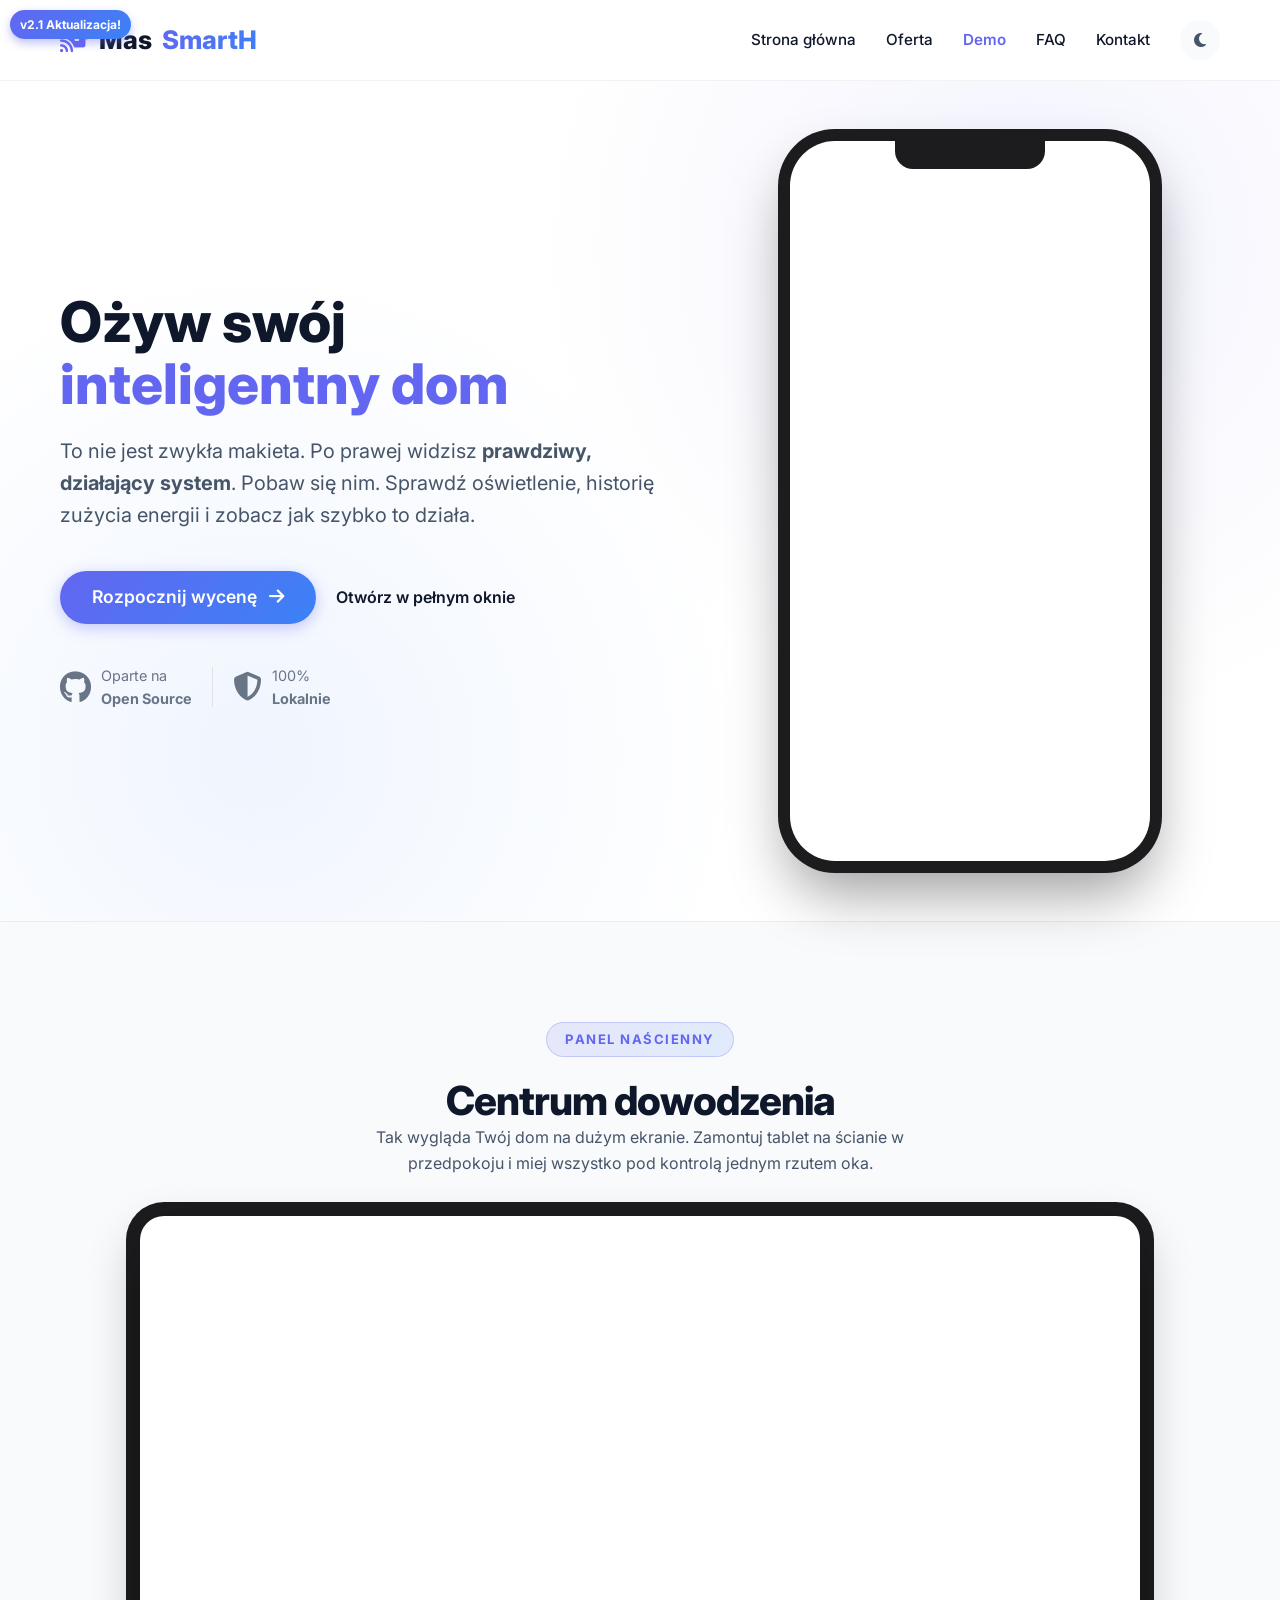
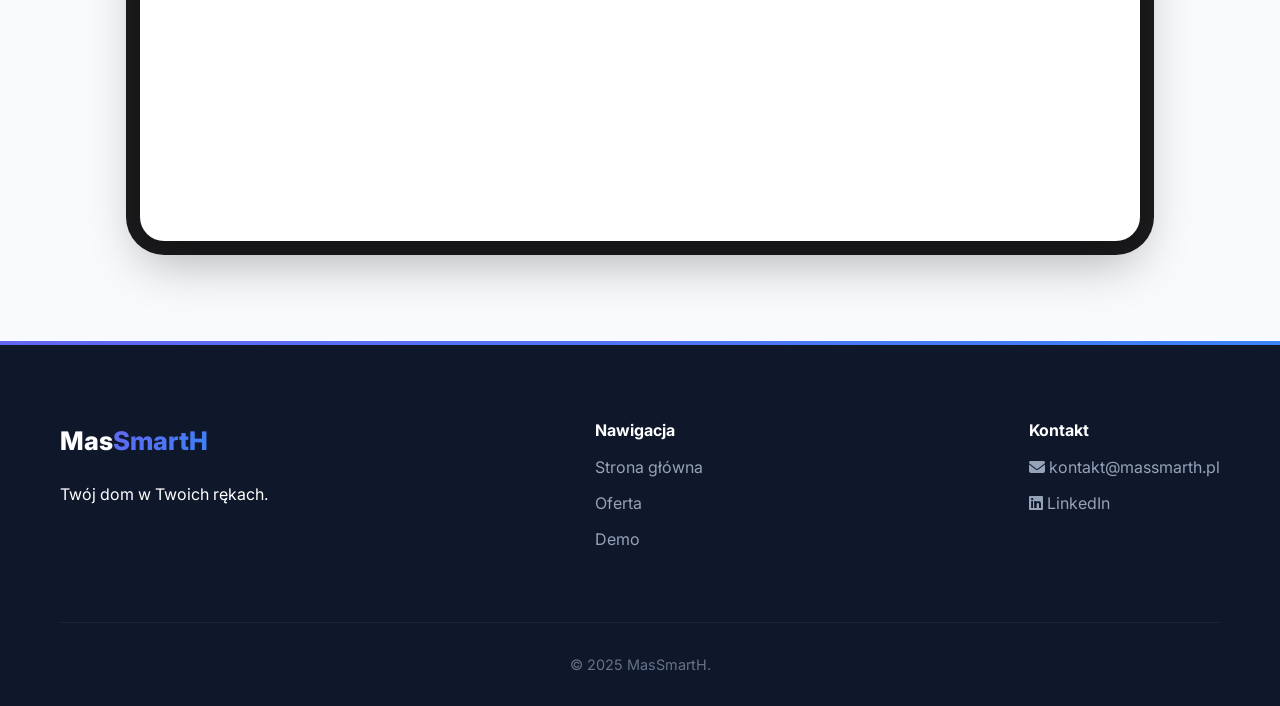
==== commit b6bf879e: "Ujednolicenie stylu nagłówków sekcji na badge/pill" ====
--- a/demo.html
+++ b/demo.html
@@ -95,6 +95,7 @@
     <section class="wall-panel-section">
         <div class="container">
             <div class="section-title" style="margin-bottom: 20px; text-align: center;">
+                <p>Panel naścienny</p>
                 <h2 style="font-size: 2.5rem; color: var(--dark); font-weight: 800;">Centrum dowodzenia</h2>
                 <p style="color: var(--text-gray); max-width: 600px; margin: 0 auto 40px;">
                     Tak wygląda Twój dom na dużym ekranie. Zamontuj tablet na ścianie w przedpokoju i miej wszystko pod
--- a/style.css
+++ b/style.css
@@ -161,12 +161,18 @@
     letter-spacing: -1px;
 }
 
-.section-title p {
+.section-title p:first-child {
     color: var(--primary);
     font-weight: 700;
     text-transform: uppercase;
-    letter-spacing: 2px;
-    font-size: 0.85rem;
+    letter-spacing: 1.5px;
+    font-size: 0.82rem;
+    display: inline-block;
+    background: linear-gradient(135deg, rgba(99,102,241,0.12), rgba(59,130,246,0.12));
+    border: 1px solid rgba(99,102,241,0.25);
+    padding: 6px 18px;
+    border-radius: 50px;
+    margin-bottom: 20px;
 }
 
 /* --- HEADER & NAV --- */
